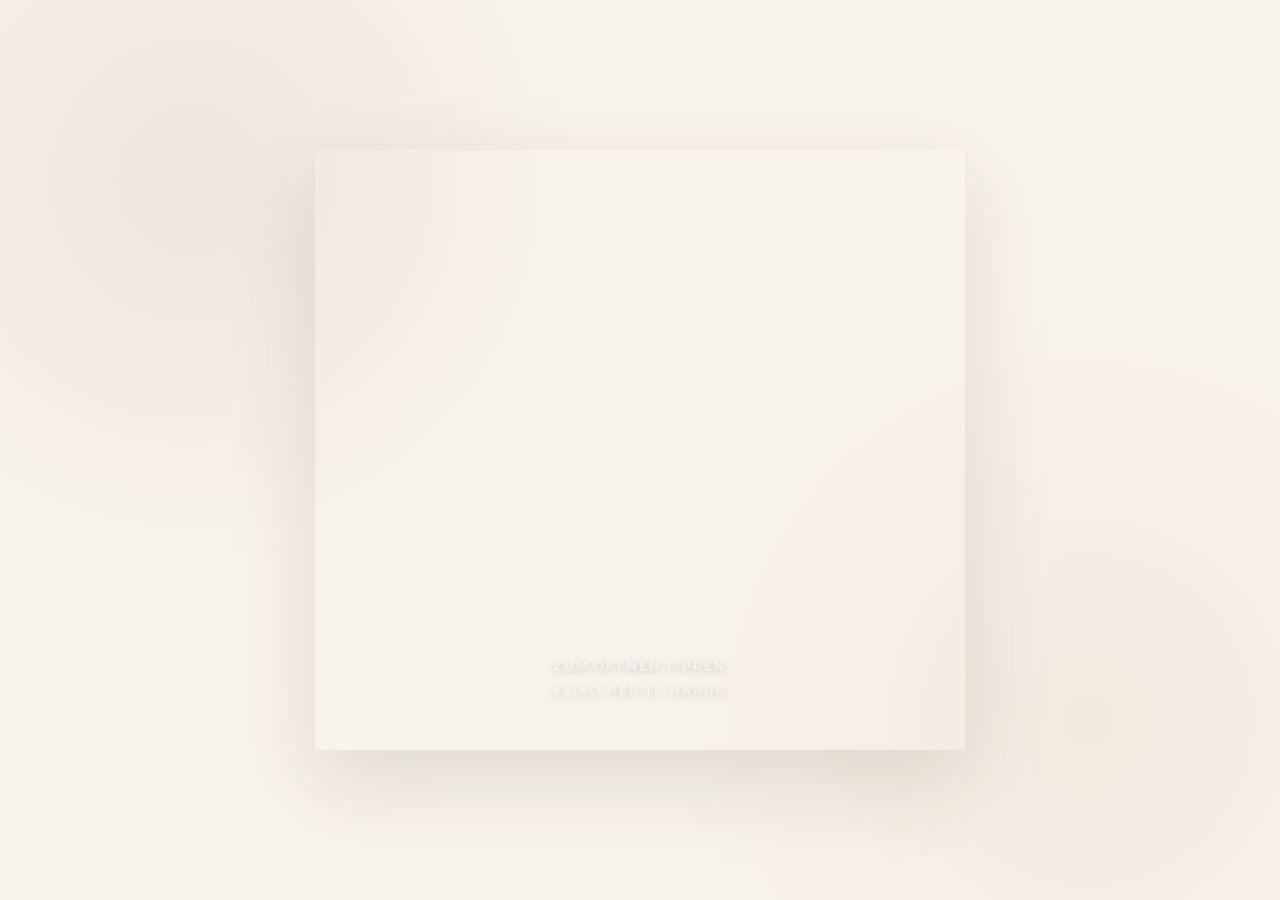
==== index.html @ db7ddabb "Add files via upload" ====
<!DOCTYPE html>
<html lang="de">

<head>

    <meta charset="UTF-8">

    <meta
        name="viewport"
        content="width=device-width, initial-scale=1.0"
    >

    <title>Erijanas Abschiedsfeier</title>


    <!-- GOOGLE FONTS -->

    <link
        rel="preconnect"
        href="https://fonts.googleapis.com"
    >

    <link
        rel="preconnect"
        href="https://fonts.gstatic.com"
        crossorigin
    >

    <link
        href="https://fonts.googleapis.com/css2?family=Allura&family=Cormorant+Garamond:wght@400;500;600;700&family=Montserrat:wght@400;500;600&display=swap"
        rel="stylesheet"
    >


    <!-- WEBSITE CSS -->

    <link
        rel="stylesheet"
        href="style.css"
    >

</head>


<body>


<!-- =====================================================
     1. ERSTE SEITE – VIDEO-EINLADUNG
     ===================================================== -->

<section
    id="invitation"
    class="invitation-screen"
>

    <div
        id="invitationCard"
        class="invitation-card video-invitation"
        role="button"
        tabindex="0"
        aria-label="Einladung öffnen"
    >

        <video
            id="invitationVideo"
            preload="auto"
            playsinline
            muted
        >

            <source
                src="video/0_Einladungskarte.mp4"
                type="video/mp4"
            >

        </video>


        <!-- Text über dem ersten Bild -->

        <div
            class="video-opening"
            id="videoOpening"
        >

            <p>
                Zum Öffnen tippen
            </p>

            <p>
                Kliko për të hapur
            </p>

        </div>

    </div>

</section>

    <!-- =====================================================
         2. SPRACHAUSWAHL
         ===================================================== -->

    <section
        id="languageScreen"
        class="invitation-screen"
        style="display: none;"
    >

        <div class="invitation-card language-card">

            <p class="small-label">
                Erijana
            </p>


            <h1 class="language-title">
                Sprache wählen
            </h1>


            <p class="subtitle">
                Bitte wähle deine Sprache
            </p>


            <div class="language-buttons">

                <button
                    type="button"
                    class="language-button"
                    data-lang="sq"
                >
                    Shqip
                </button>


                <button
                    type="button"
                    class="language-button"
                    data-lang="de"
                >
                    Deutsch
                </button>

            </div>

        </div>

    </section>



    <!-- =====================================================
         3. HAUPTWEBSITE
         ===================================================== -->

    <section
        id="website"
        style="display: none;"
    >


        <!-- =================================================
             3.1 NAVIGATION
             ================================================= -->

        <nav class="site-navigation">

            <a href="#invitationSection">
                <span class="language-de">
                    Einladung
                </span>

                <span class="language-sq">
                    Ftesa
                </span>
            </a>


            <a href="#home">
                <span class="language-de">
                    Startseite
                </span>

                <span class="language-sq">
                    Faqja kryesore
                </span>
            </a>


            <a href="#location">
                <span class="language-de">
                    Location
                </span>

                <span class="language-sq">
                    Lokacioni
                </span>
            </a>


            <a href="#schedule">
                <span class="language-de">
                    Ablauf
                </span>

                <span class="language-sq">
                    Programi
                </span>
            </a>


            <a href="#dresscode">
                <span class="language-de">
                    Dresscode
                </span>

                <span class="language-sq">
                    Veshja
                </span>
            </a>


            <a href="#rsvp">
                <span class="language-de">
                    Zusage
                </span>

                <span class="language-sq">
                    Konfirmimi
                </span>
            </a>


            <a href="#guests">
                <span class="language-de">
                    Gäste
                </span>

                <span class="language-sq">
                    Të ftuarit
                </span>
            </a>

        </nav>



        <!-- =================================================
             3.2 EINLADUNG + STARTSEITE + LOCATION
             ================================================= -->

        <div class="visual-intro">


            <!-- =============================================
                 EINLADUNG
                 ============================================= -->

            <section
                id="invitationSection"
                class="onepage-section paper-section"
            >

            </section>



            <!-- =============================================
                 STARTSEITE
                 ============================================= -->

            <section
                id="home"
                class="onepage-section home-section"
            >

                <div class="section-content">


                    <!-- COUNTDOWN -->

                    <div class="countdown">

                        <div class="language-de">

                            <p class="small-label">
                                Noch
                            </p>

                        </div>


                        <div class="language-sq">

                            <p class="small-label">
                                Kanë mbetur
                            </p>

                        </div>


                        <div class="countdown-display">

                            <div>

                                <span id="countdownDays">
                                    000
                                </span>

                                <small class="language-de">
                                    Tage
                                </small>

                                <small class="language-sq">
                                    Ditë
                                </small>

                            </div>


                            <div>

                                <span id="countdownHours">
                                    00
                                </span>

                                <small class="language-de">
                                    Stunden
                                </small>

                                <small class="language-sq">
                                    Orë
                                </small>

                            </div>


                            <div>

                                <span id="countdownMinutes">
                                    00
                                </span>

                                <small class="language-de">
                                    Minuten
                                </small>

                                <small class="language-sq">
                                    Minuta
                                </small>

                            </div>


                            <div>

                                <span id="countdownSeconds">
                                    00
                                </span>

                                <small class="language-de">
                                    Sekunden
                                </small>

                                <small class="language-sq">
                                    Sekonda
                                </small>

                            </div>

                        </div>

                    </div>



                    <!-- STARTSEITEN-TEXT -->

                    <div class="home-text">


                        <!-- DEUTSCH -->

                        <div class="language-de">

                            <p class="small-label">
                                Wir freuen uns auf euch
                            </p>

                            <h2>
                                Ein besonderer Abend
                            </h2>

                            <p>
                                Bald ist es soweit.
                                Wir möchten diesen besonderen
                                Moment gemeinsam mit euch feiern.
                            </p>

                        </div>



                        <!-- ALBANISCH -->

                        <div class="language-sq">

                            <p class="small-label">
                                Mezi po ju presim
                            </p>

                            <h2>
                                Një mbrëmje e veçantë
                            </h2>

                            <p>
                                Së shpejti do të vijë momenti.
                                Dëshirojmë ta festojmë këtë
                                moment të veçantë së bashku me ju.
                            </p>

                        </div>

                    </div>

                </div>

            </section>



            <!-- =============================================
                 LOCATION
                 ============================================= -->

            <section
                id="location"
                class="onepage-section location-section"
            >

                <div class="section-content">


                    <p class="small-label language-de">
                        Wo wir feiern
                    </p>

                    <p class="small-label language-sq">
                        Ku do të festojmë
                    </p>


                    <h2 class="language-de">
                        Apolonia Restaurant
                    </h2>

                    <h2 class="language-sq">
                        Restorant Apolonia
                    </h2>


                    <p class="location-address language-de">
                        Vlado Maleski Tale 4 MK<br>
                        6330 Struga<br>
                        Nordmazedonien
                    </p>


                    <p class="location-address language-sq">
                        Vlado Maleski Tale 4 MK<br>
                        6330 Strugë<br>
                        Maqedonia e Veriut
                    </p>


                    <div class="location-image">

                        <img
                            src="images/2_Location_Map.jpg"
                            alt="Apolonia Restaurant in Struga"
                        >


                        <div class="location-image-overlay">

                            <span>
                                ❤️
                            </span>

                            <p class="language-de">
                                Apolonia Restaurant
                            </p>

                            <p class="language-sq">
                                Restorant Apolonia
                            </p>

                        </div>

                    </div>


                    <a
                        class="open-button inline-button language-de"
                        href="https://www.google.com/maps/place/Restaurant+Apolonia/@41.1720335,20.6629248,17z/data=!4m10!1m2!2m1!1sVlado+Maleski+Tale+4+MK,+Struga+6330,+North+Macedonia!3m6!1s0x1350e73ea3f24137:0x9358527b7157731e!8m2!3d41.1720335!4d20.6674309!15sCjVWbGFkbyBNYWxlc2tpIFRhbGUgNCBNSywgU3RydWdhIDYzMzAsIE5vcnRoIE1hY2Vkb25pYVo1IjN2bGFkbyBtYWxlc2tpIHRhbGUgNCBtayBzdHJ1Z2EgNjMzMCBub3J0aCBtYWNlZG9uaWGSAQpyZXN0YXVyYW504AEA!16s%2Fg%2F11hzy8f67c?entry=ttu&g_ep=EgoyMDI2MDgxMi4wIKXMDSoASAFQAw%3D%3D"
                        target="_blank"
                        rel="noopener noreferrer"
                    >
                        Route planen
                    </a>


                    <a
                        class="open-button inline-button language-sq"
                        href="https://www.google.com/maps/place/Restaurant+Apolonia/@41.1720335,20.6629248,17z/data=!4m10!1m2!2m1!1sVlado+Maleski+Tale+4+MK,+Struga+6330,+North+Macedonia!3m6!1s0x1350e73ea3f24137:0x9358527b7157731e!8m2!3d41.1720335!4d20.6674309!15sCjVWbGFkbyBNYWxlc2tpIFRhbGUgNCBNSywgU3RydWdhIDYzMzAsIE5vcnRoIE1hY2Vkb25pYVo1IjN2bGFkbyBtYWxlc2tpIHRhbGUgNCBtayBzdHJ1Z2EgNjMzMCBub3J0aCBtYWNlZG9uaWGSAQpyZXN0YXVyYW504AEA!16s%2Fg%2F11hzy8f67c?entry=ttu&g_ep=EgoyMDI2MDgxMi4wIKXMDSoASAFQAw%3D%3D"
                        target="_blank"
                        rel="noopener noreferrer"
                    >
                        Planifikoni rrugën
                    </a>


                    <p class="parking-note language-de">
                        Parkmöglichkeiten sind direkt
                        bei der Location vorhanden.
                    </p>


                    <p class="parking-note language-sq">
                        Mundësi parkimi ka direkt
                        pranë lokacionit.
                    </p>

                </div>

            </section>

        </div>



        <!-- =================================================
             3.3 ABLAUF
             ================================================= -->

        <section
            id="schedule"
            class="onepage-section schedule-section"
        >

            <div class="section-content">

                <p class="small-label language-de">
                    Der Abend
                </p>

                <p class="small-label language-sq">
                    Mbrëmja
                </p>


                <h2 class="language-de">
                    Unser Ablauf
                </h2>

                <h2 class="language-sq">
                    Programi ynë
                </h2>


                <div class="timeline">


    <!-- 18:00 -->

    <div class="timeline-item">

        <div class="timeline-time">
            18:00
        </div>

        <div class="timeline-marker"></div>

        <div class="timeline-content">

            <h3 class="language-de">
                Empfang der Gäste
            </h3>

            <h3 class="language-sq">
                Pritja e Mysafirëve
            </h3>

        </div>

    </div>


    <!-- 18:30 -->

    <div class="timeline-item">

        <div class="timeline-time">
            18:30
        </div>

        <div class="timeline-marker"></div>

        <div class="timeline-content">

            <h3 class="language-de">
                Empfang der Familie des Bräutigams
            </h3>

            <h3 class="language-sq">
                Mikpritja e Familjes së Dhëndrit
            </h3>

        </div>

    </div>


    <!-- 19:00 -->

    <div class="timeline-item">

        <div class="timeline-time">
            19:00
        </div>

        <div class="timeline-marker"></div>

        <div class="timeline-content">

            <h3 class="language-de">
                Grosser Einzug der Braut & Präsentation der Kleider
            </h3>

            <h3 class="language-sq">
                Hyrja Madhështore e Nuses & Prezantimi i Fustaneve
            </h3>

        </div>

    </div>


    <!-- 20:00 -->

    <div class="timeline-item">

        <div class="timeline-time">
            20:00
        </div>

        <div class="timeline-marker"></div>

        <div class="timeline-content">

            <h3 class="language-de">
                Musik, Tanz & festliche Stimmung
            </h3>

            <h3 class="language-sq">
                Këngë, Valle dhe Atmosferë Festive
            </h3>

        </div>

    </div>


    <!-- 21:00 -->

    <div class="timeline-item">

        <div class="timeline-time">
            21:00
        </div>

        <div class="timeline-marker"></div>

        <div class="timeline-content">

            <h3 class="language-de">
                Abendessen
            </h3>

            <h3 class="language-sq">
                Shtrimi i Darkës
            </h3>

        </div>

    </div>


    <!-- 22:00 -->

    <div class="timeline-item">

        <div class="timeline-time">
            22:00
        </div>

        <div class="timeline-marker"></div>

        <div class="timeline-content">

            <h3 class="language-de">
                Fortsetzung der Feier
            </h3>

            <h3 class="language-sq">
                Vazhdimi i Festës
            </h3>

        </div>

    </div>


</div>

        </section>



        <!-- =================================================
             3.4 DRESSCODE
             ================================================= -->

        <section
            id="dresscode"
            class="onepage-section dresscode-section"
        >

            <div class="section-content">

                <p class="small-label language-de">
                    Kleidung
                </p>

                <p class="small-label language-sq">
                    Veshja
                </p>


                <h2 class="language-de">
                    Dresscode
                </h2>

                <h2 class="language-sq">
                    Kodi i veshjes
                </h2>


                <p class="dresscode-main language-de">
                    Festliche Kleidung
                </p>

                <p class="dresscode-main language-sq">
                    Veshje festive
                </p>


                <p class="language-de">
		   Wir freuen uns, wenn ihr euch für diesen besonderen Anlass 			   elegant und festlich kleidet. Wichtig ist uns, dass ihr euch 		   wohlfühlt und gemeinsam mit uns einen unvergesslichen Abend 			   verbringt.                    
                </p>

                <p class="language-sq">
		   Do të na bëhej shumë qejfi nëse për këtë rast të veçantë do të 		   visheshit në mënyrë elegante dhe festive. Më e rëndësishmja 			   për ne është që të ndiheni rehat dhe të kaloni së bashku me ne 		   një mbrëmje të paharrueshme. `                    
                </p>

            </div>

        </section>



        <!-- =================================================
             3.5 RSVP
             ================================================= -->

        <section
            id="rsvp"
            class="onepage-section rsvp-section"
        >

            <div class="section-content">

                <p class="small-label language-de">
                    Ich freue mich auf euch
                </p>

                <p class="small-label language-sq">
                    Mezi po ju pres
                </p>


                <h2 class="language-de">
                    Bist du dabei?
                </h2>

                <h2 class="language-sq">
                    A do të jesh me ne?
                </h2>


                <p class="language-de">
                    Bitte gebt uns bis zum
                    <strong>01.05.2027</strong>
                    über WhatsApp Bescheid, ob ihr teilnehmen werdet.
                </p>

                <p class="language-sq">
                    Ju lutem na njoftoni deri më
                    <strong>01.05.2027</strong>
                    përmes WhatsApp-it për pjesëmarrjen tuaj.
                </p>


                <a
                    class="open-button inline-button language-de"
                    href="https://wa.me/"
                    target="_blank"
                    rel="noopener noreferrer"
                >
                    Über WhatsApp zusagen
                </a>


                <a
                    class="open-button inline-button language-sq"
                    href="https://wa.me/"
                    target="_blank"
                    rel="noopener noreferrer"
                >
                    Konfirmo përmes WhatsApp
                </a>

            </div>

        </section>



        <!-- =================================================
             3.6 GÄSTE-INFORMATIONEN
             ================================================= -->

        <section
            id="guests"
            class="onepage-section guests-section"
        >

            <div class="section-content">

<div class="guests-image">
    <img
        src="images/3_Gäste_Siegel.jpg"
        alt="Willkommen in Nordmazedonien"
    >
</div>

                <!-- EINLEITUNG -->

                <p class="small-label language-de">
                    Willkommen in Nordmazedonien
                </p>

                <p class="small-label language-sq">
                    Mirë se vini në Maqedoninë e Veriut
                </p>


                <h2 class="language-de">
                    Für unsere Gäste
                </h2>

                <h2 class="language-sq">
                    Për mysafirët tanë
                </h2>


                <p class="language-de">
                    Zum ersten Mal in Nordmazedonien?
                </p>

                <p class="language-sq">
                    Për herë të parë në Maqedoninë e Veriut?
                </p>


                <p class="language-de">
                    Hier findet ihr praktische Informationen
                    rund um eure Reise nach Struga.
                </p>

                <p class="language-sq">
                    Këtu do të gjeni informacione praktike
                    për udhëtimin tuaj në Strugë.
                </p>



                <!-- DIE DREI BEREICHE -->

                <div class="guest-grid">


                    <!-- ANREISE – DEUTSCH -->

                    <a
                        href="anreise.html?lang=de"
                        class="guest-card language-de"
                    >


                        <h3>
                            Anreise & Mobilität
                        </h3>


                        <p class="guest-more">
                            Für weitere Informationen
                            <span>→</span>
                        </p>

                    </a>



                    <!-- ANREISE – ALBANISCH -->

                    <a
                        href="anreise.html?lang=sq"
                        class="guest-card language-sq"
                    >


                        <h3>
                            Udhëtimi & Mobiliteti
                        </h3>


                        <p class="guest-more">
                            Për më shumë informacion
                            <span>→</span>
                        </p>

                    </a>



                    <!-- AUFENTHALT – DEUTSCH -->

                    <a
                        href="aufenthalt.html?lang=de"
                        class="guest-card language-de"
                    >


                        <h3>
                            Aufenthalt
                        </h3>


                        <p class="guest-more">
                            Für weitere Informationen
                            <span>→</span>
                        </p>

                    </a>



                    <!-- AUFENTHALT – ALBANISCH -->

                    <a
                        href="aufenthalt.html?lang=sq"
                        class="guest-card language-sq"
                    >


                        <h3>
                            Qëndrimi
                        </h3>


                        <p class="guest-more">
                            Për më shumë informacion
                            <span>→</span>
                        </p>

                    </a>



                    <!-- AUSFLUGSTIPPS – DEUTSCH -->

                    <a
                        href="ausflugstipps.html?lang=de"
                        class="guest-card language-de"
                    >


                        <h3>
                            Ausflugstipps
                        </h3>


                        <p class="guest-more">
                            Für weitere Informationen
                            <span>→</span>
                        </p>

                    </a>



                    <!-- AUSFLUGSTIPPS – ALBANISCH -->

                    <a
                        href="ausflugstipps.html?lang=sq"
                        class="guest-card language-sq"
                    >


                        <h3>
                            Këshilla për ekskursione
                        </h3>


                        <p class="guest-more">
                            Për më shumë informacion
                            <span>→</span>
                        </p>

                    </a>


                </div>


            </div>

        </section>



        <!-- =================================================
             3.7 ABSCHIED
             ================================================= -->

        <section
            id="farewell"
            class="onepage-section farewell-section"
        >

            <div class="section-content">


                <!-- DEUTSCH -->

                <h2 class="farewell-main language-de">
                    WIR FREUEN UNS AUF EUCH.
                </h2>


                <p class="farewell-heart language-de">
                    Von Herzen
                </p>


                <p class="farewell-family language-de">
                    Familie Jashari
                </p>



                <!-- ALBANISCH -->

                <h2 class="farewell-main language-sq">
                    MEZI PRESIM PRANINË TUAJ.
                </h2>


                <p class="farewell-heart language-sq">
                    Nga zemra
                </p>


                <p class="farewell-family language-sq">
                    Familja Jashari
                </p>


            </div>

        </section>


    </section>



    <!-- =====================================================
         4. JAVASCRIPT
         ===================================================== -->

<script>

    document.addEventListener("DOMContentLoaded", function () {

        /*
         * =====================================================
         * START / ZURÜCK VON UNTERSEITEN
         * =====================================================
         *
         * Normal:
         * index.html
         * → Einladung
         * → Sprache
         * → Hauptwebsite
         *
         * Zurück von Anreise / Aufenthalt / Ausflugstipps:
         * index.html#guests
         * → direkt zur Gäste-Sektion
         *
         * =====================================================
         */


        const invitation =
            document.getElementById("invitation");

        const languageScreen =
            document.getElementById("languageScreen");

        const website =
            document.getElementById("website");


        /*
         * Prüfen, ob wir mit einem bestimmten Bereich
         * zurück auf die Hauptseite gekommen sind.
         */

        const returnHash =
            window.location.hash;


        /*
         * =====================================================
         * ZURÜCK ZU GÄSTE
         * =====================================================
         */

        if (returnHash === "#guests") {

            /*
             * Einladung verstecken
             */

            if (invitation) {
                invitation.style.display = "none";
            }


            /*
             * Sprachwahl verstecken
             */

            if (languageScreen) {
                languageScreen.style.display = "none";
            }


            /*
             * Hauptwebsite anzeigen
             */

            if (website) {
                website.style.display = "";
            }


            /*
             * Kurz warten, damit der Browser zuerst
             * die Hauptwebsite vollständig darstellen kann.
             */

            requestAnimationFrame(function () {

                const guests =
                    document.getElementById("guests");


                if (guests) {

                    guests.scrollIntoView({
                        behavior: "auto",
                        block: "start"
                    });

                }

            });


            /*
             * WICHTIG:
             *
             * Den Hash NICHT entfernen!
             *
             * #guests wird bewusst in der URL behalten.
             */

            return;
        }


        /*
         * =====================================================
         * NORMALER START DER WEBSITE
         * =====================================================
         *
         * Wenn kein #guests vorhanden ist,
         * startet die Website wie bisher ganz vorne.
         */

        window.scrollTo(0, 0);


        if (invitation) {
            invitation.style.display = "";
        }


        if (languageScreen) {
            languageScreen.style.display = "none";
        }


        if (website) {
            website.style.display = "none";
        }

    });

</script>


    <script src="script.js"></script>


</body>

</html>
---- style.css ----
/* =====================================================
   ERIJANAS ABSCHIEDSFEIER
   ===================================================== */


/* =====================================================
   1. FARBEN
   ===================================================== */

:root {
    --cream: #f8f3eb;
    --cream-dark: #eee4d6;
    --paper: #fffdf9;
    --beige: #d8c6b0;
    --beige-light: #eadfd1;
    --taupe: #9a8671;
    --brown: #655346;
    --dark: #40362e;
    --line: #e2d6c8;

    /* Timeline-Punkt */
    --timeline-dot: #5E6E88;
}


/* =====================================================
   2. GRUNDLAGEN
   ===================================================== */

* {
    box-sizing: border-box;
}

html {
    scroll-behavior: smooth;
}

body {
    margin: 0;

    background:
        var(--cream);

    color:
        var(--dark);

    font-family:
        "Montserrat",
        Arial,
        sans-serif;

    line-height:
        1.7;
}

button,
a {
    font: inherit;
}


/* =====================================================
   3. SCHRIFTEN
   ===================================================== */

h1,
h2,
h3 {
    font-family:
        "Cormorant Garamond",
        Georgia,
        serif;

    font-weight:
        600;
}

h1 {
    font-size:
        clamp(65px, 14vw, 110px);

    margin:
        10px 0;
}

h2 {
    font-size:
        clamp(48px, 8vw, 76px);

    line-height:
        1.05;

    margin:
        15px 0 30px;
}

h3 {
    font-size:
        28px;

    margin:
        8px 0;
}

p {
    max-width:
        650px;

    margin-left:
        auto;

    margin-right:
        auto;
}


/* =====================================================
   4. KLEINE BESCHRIFTUNGEN
   ===================================================== */

.small-label {
    text-transform:
        uppercase;

    letter-spacing:
        .25em;

    font-size:
        11px;

    color:
        var(--taupe);
}


/* =====================================================
   5. ERSTE EINLADUNGSSEITE
   ===================================================== */

.invitation-screen {
    min-height:
        100vh;

    display:
        grid;

    place-items:
        center;

    padding:
        25px;

    background:
        radial-gradient(
            circle at 15% 20%,
            rgba(154,134,113,.12),
            transparent 30%
        ),

        radial-gradient(
            circle at 85% 80%,
            rgba(216,198,176,.20),
            transparent 32%
        ),

        var(--cream);
}


.invitation-card {
    width:
        min(92vw, 650px);

    min-height:
        600px;

    padding:
        70px 35px;

    background:
        rgba(255,253,249,.97);

    border:
        1px solid var(--line);

    box-shadow:
        0 30px 80px
        rgba(70,55,40,.13);

    position:
        relative;

    display:
        grid;

    place-items:
        center;

    align-content:
        center;

    text-align:
        center;

    cursor:
        pointer;
}



/* =====================================================
   6. TEXT AUF ERSTER SEITE
   ===================================================== */

.invitation-card .small-label {
    margin:
        0;
}


.invitation-opening {
    position:
        absolute;

    bottom:
        100px;

    left:
        0;

    right:
        0;

    color:
        var(--brown);
}


.invitation-opening p {
    font-size:
        12px;

    text-transform:
        uppercase;

    letter-spacing:
        .18em;

    margin:
        4px auto;
}


.invitation-albanian {
    opacity:
        .75;
}


/* =====================================================
   7. SIEGEL
   ===================================================== */

.seal {
    position:
        absolute;

    bottom:
        28px;

    width:
        58px;

    height:
        58px;

    border-radius:
        50%;

    display:
        grid;

    place-items:
        center;

    background:
        #b79d80;

    color:
        #fffaf2;

    font-family:
        "Cormorant Garamond",
        Georgia,
        serif;

    font-size:
        25px;
}


/* =====================================================
   8. BUTTONS
   ===================================================== */

.open-button {
    border:
        1px solid var(--taupe);

    background:
        var(--brown);

    color:
        white;

    padding:
        14px 28px;

    border-radius:
        999px;

    cursor:
        pointer;

    text-decoration:
        none;

    display:
        inline-block;

    transition:
        transform .25s ease,
        opacity .25s ease;
}


.open-button:hover {
    transform:
        translateY(-3px);
}


.inline-button {
    margin-top:
        20px;
}


/* =====================================================
   9. SPRACHWAHL
   ===================================================== */

.language-title {
    font-size:
        clamp(45px, 8vw, 65px);
}


.language-card {
    cursor:
        default;
}


.language-buttons {
    display:
        flex;

    justify-content:
        center;

    gap:
        12px;

    flex-wrap:
        wrap;

    margin:
        25px 0;
}


.language-button {
    background:
        var(--paper);

    border:
        1px solid var(--line);

    color:
        var(--dark);

    border-radius:
        999px;

    padding:
        12px 20px;

    cursor:
        pointer;

    transition:
        .2s ease;
}


.language-button:hover {
    transform:
        translateY(-2px);
}


.language-button.selected {
    border-color:
        var(--brown);

    background:
        var(--beige-light);
}


/* =====================================================
   10. HAUPTWEBSITE
   ===================================================== */

#website {
    width:
        100%;

    background:
        url("images/0_Haupthintergrund.jpg")
        center center
        / cover
        fixed
        no-repeat;
}


/* =====================================================
   11. NAVIGATION
   ===================================================== */

.site-navigation {
    position:
        sticky;

    top:
        0;

    z-index:
        100;

    display:
        flex;

    justify-content:
        center;

    align-items:
        center;

    flex-wrap:
        wrap;

    gap:
        20px;

    padding:
        16px 20px;

    background:
        rgba(255,253,249,.92);

    backdrop-filter:
        blur(12px);

    border-bottom:
        1px solid var(--line);
}


.site-navigation a {
    color:
        var(--brown);

    text-decoration:
        none;

    font-size:
        11px;

    text-transform:
        uppercase;

    letter-spacing:
        .12em;
}


/* =====================================================
   12. ALLGEMEINE SEKTIONEN
   ===================================================== */

.onepage-section {
    width:
        100%;

    display:
        flex;

    align-items:
        center;

    justify-content:
        center;

    text-align:
        center;

    padding:
        100px 25px;

    position:
        relative;
}


.section-content {
    width:
        min(100%, 900px);

    margin:
        0 auto;
}


/* =====================================================
   13. EINLADUNG IM HAUPTBEREICH
   ===================================================== */

#invitationSection {
    min-height:
        680px;

    background-position:
        center center;

    background-size:
        cover;

    background-repeat:
        no-repeat;
}


.paper-section {
    min-height:
        100vh;

    background:
        transparent;
}


/* =====================================================
   14. STARTSEITE
   ===================================================== */

#home {
    min-height:
        680px;

    background-image:
        url("images/2_Startseite.jpg");

    background-position:
        center center;

    background-size:
        cover;

    background-repeat:
        no-repeat;
}


/* =====================================================
   15. STARTSEITENTEXT
   ===================================================== */

.home-text {
    max-width:
        650px;

    margin:
        0 auto;
}


.home-text h2 {
    margin-bottom:
        25px;
}

/* =====================================================
   VIDEO-EINLADUNG
   ===================================================== */

.video-invitation {
    width: min(92vw, 650px);

    height: 600px;

    padding: 0;

    overflow: hidden;

    position: relative;

    cursor: pointer;

    background: transparent;

    display: block;

    border: none;
}


.video-invitation video {
    width: 100%;

    height: 100%;

    display: block;

    object-fit: cover;

    object-position: center center;

    border: none;

    outline: none;
}


.video-opening {
    position: absolute;

    left: 0;
    right: 0;

    bottom: 45px;

    text-align: center;

    color: white;

    text-shadow:
        0 2px 8px
        rgba(0,0,0,.45);

    pointer-events: none;

    transition:
        opacity .3s ease;
}


.video-opening p {
    margin: 4px auto;

    font-size: 12px;

    text-transform: uppercase;

    letter-spacing: .18em;
}


.video-opening p:last-child {
    opacity: .75;
}


/* Während das Video läuft,
   verschwindet der Öffnen-Text */

.video-invitation.playing .video-opening {
    opacity: 0;
}

/* =====================================================
   16. COUNTDOWN
   ===================================================== */

.countdown {
    margin-bottom:
        80px;
}


.countdown-display {
    display:
        flex;

    justify-content:
        center;

    align-items:
        flex-start;

    gap:
        6px;

    width:
        100%;

    margin:
        35px auto 0;
}


/* =====================================================
   ZAHLEN-BLOCK
   ===================================================== */

.countdown-display > div {
    display:
        flex;

    flex-direction:
        column;

    align-items:
        center;

    justify-content:
        flex-start;

    padding:
        0;
}


/* =====================================================
   ZAHL IM KÄSTCHEN
   ===================================================== */

.countdown-display span {
    font-family:
        "Cormorant Garamond",
        Georgia,
        serif;

    font-size:
        clamp(38px, 5vw, 58px);

    line-height:
        1;

    padding:
        11px 18px;

    border:
        1px solid var(--line);

    border-radius:
        8px;

    background:
        rgba(255,253,249,.65);
}


/* =====================================================
   COUNTDOWN BESCHRIFTUNG
   ===================================================== */

.countdown-display small {
    margin-top:
        10px;

    font-size:
        10px;

    text-transform:
        uppercase;

    letter-spacing:
        .15em;

    color:
        var(--taupe);
}


/* =====================================================
   17. LOCATION
   ===================================================== */

#location {
    min-height:
        680px;
}


.location-section {
    background:
        transparent;
}


.location-address {
    font-family:
        "Cormorant Garamond",
        Georgia,
        serif;

    font-size:
        24px;
}


/* =====================================================
   18. LOCATION-BILD
   ===================================================== */

.location-image {
    position:
        relative;

    width:
        100%;

    max-width:
        850px;

    height:
        450px;

    margin:
        40px auto 25px;

    overflow:
        hidden;

    border:
        1px solid var(--line);

    background:
        #e8e5df;

    box-shadow:
        0 20px 50px
        rgba(70,55,40,.10);
}


.location-image img {
    width:
        100%;

    height:
        100%;

    display:
        block;

    object-fit:
        cover;

    transition:
        transform .5s ease;
}


.location-image:hover img {
    transform:
        scale(1.02);
}


/* =====================================================
   19. LOCATION OVERLAY
   ===================================================== */

.location-image-overlay {
    position:
        absolute !important;

    left:
        auto !important;

    right:
        20px !important;

    top:
        auto !important;

    bottom:
        20px !important;

    width:
        max-content !important;

    max-width:
        none !important;

    display:
        flex !important;

    align-items:
        center;

    justify-content:
        flex-start;

    gap:
        10px;

    padding:
        10px 16px;

    background:
        rgba(255,253,249,.94);

    border:
        1px solid var(--line);

    box-shadow:
        0 8px 25px
        rgba(70,55,40,.15);
}


.location-image-overlay span {
    font-size:
        20px;

    flex-shrink:
        0;
}


.location-image-overlay p {
    width:
        auto !important;

    max-width:
        none !important;

    margin:
        0 !important;

    text-align:
        left;

    font-size:
        11px;

    text-transform:
        uppercase;

    letter-spacing:
        .12em;

    color:
        var(--brown);

    white-space:
        nowrap;
}


/* =====================================================
   20. PARKPLATZ
   ===================================================== */

.parking-note {
    font-size:
        13px;

    color:
        var(--taupe);

    margin-top:
        25px;
}


/* =====================================================
   21. ABLAUF
   ===================================================== */

.schedule-section {
    background:
        transparent;
}


.timeline {
    width:
        min(100%, 850px);

    margin:
        55px auto 0;

    text-align:
        left;

    position:
        relative;
}


/* =====================================================
   EINZELNER PROGRAMMPUNKT
   ===================================================== */

.timeline-item {
    display:
        grid;

    grid-template-columns:
        130px 40px 1fr;

    gap:
        0;

    position:
        relative;

    min-height:
        150px;
}


/* =====================================================
   VERTIKALE LINIE
   ===================================================== */

.timeline-item::before {
    content:
        "";

    position:
        absolute;

    left:
        150px;

    top:
        0;

    bottom:
        0;

    width:
        1px;

    background:
        var(--beige);
}


.timeline-item:last-child::before {
    bottom:
        75px;
}


/* =====================================================
   UHRZEIT
   ===================================================== */

.timeline-time {
    grid-column:
        1;

    font-family:
        "Cormorant Garamond",
        Georgia,
        serif;

    font-size:
        25px;

    color:
        var(--taupe);

    text-align:
        right;

    padding-right:
        25px;

    line-height:
        1.2;
}


/* =====================================================
   PUNKT AUF DER LINIE
   ===================================================== */

.timeline-marker {
    grid-column:
        2;

    width:
        7px;

    height:
        7px;

    border-radius:
        50%;

    background:
        var(--timeline-dot);

    border:
        none;

    position:
        relative;

    z-index:
        2;

    margin-top:
        5px;

    justify-self:
        center;
}


/* =====================================================
   PROGRAMM-INHALT
   ===================================================== */

.timeline-content {
    grid-column:
        3;

    padding-left:
        25px;

    padding-bottom:
        55px;
}


.timeline-content h3 {
    margin:
        0;

    font-size:
        30px;

    line-height:
        1.1;
}


/* =====================================================
   22. DRESSCODE
   ===================================================== */

.dresscode-section {
    background:
        transparent;
}


.dresscode-main {
    font-family:
        "Cormorant Garamond",
        Georgia,
        serif;

    font-size:
        38px;

    line-height:
        1.25;
}


/* =====================================================
   23. RSVP
   ===================================================== */

.rsvp-section {
    min-height:
        80vh;

    background:
        transparent;
}


.rsvp-section h2 {
    font-size:
        clamp(55px, 10vw, 90px);
}


/* =====================================================
   24. GÄSTE
   ===================================================== */

.guests-section {
    background:
        transparent;

    text-align:
        center;
}

/* =====================================================
   GÄSTE – EINLEITUNGSBILD
   ===================================================== */

.guests-image {
    width: 300px;
    max-width: 55vw;

    margin: 0 auto 30px;

    overflow: hidden;

    /* weiche Kanten */
    -webkit-mask-image: radial-gradient(
        ellipse at center,
        black 55%,
        transparent 100%
    );

    mask-image: radial-gradient(
        ellipse at center,
        black 55%,
        transparent 100%
    );
}

.guests-image img {
    width: 100%;
    height: auto;

    display: block;
}

/* =====================================================
   GÄSTE-GRID
   ===================================================== */

.guest-grid {
    width:
        min(100%, 1000px);

    margin:
        60px auto 0;

    display:
        grid;

    grid-template-columns:
        repeat(3, 1fr);

    gap:
        25px;
}


/* =====================================================
   GÄSTE-KARTE
   ===================================================== */

.guest-card {
    position:
        relative;

    min-height:
        220px;

    padding:
        45px 30px;

    border:
        1px solid var(--line);

    background:
        rgba(255,253,249,.72);

    color:
        var(--dark);

    text-decoration:
        none;

    cursor:
        pointer;

    display:
        flex;

    flex-direction:
        column;

    align-items:
        center;

    justify-content:
        flex-start;

    text-align:
        center;

    transition:
        transform .3s ease,
        background .3s ease,
        box-shadow .3s ease;
}


.guest-card:hover {
    transform:
        translateY(-6px);

    background:
        rgba(255,253,249,.92);

    box-shadow:
        0 20px 45px
        rgba(70,55,40,.12);
}


/* =====================================================
   GÄSTE-ICON
   ===================================================== */

.guest-icon {
    width:
        58px;

    height:
        58px;

    display:
        flex;

    align-items:
        center;

    justify-content:
        center;

    margin-bottom:
        25px;

    border:
        1px solid var(--brown);

    border-radius:
        50%;

    font-family:
        "Cormorant Garamond",
        Georgia,
        serif;

    font-size:
        28px;

    font-weight:
        400;

    color:
        var(--dark);
}


/* =====================================================
   GÄSTE-TITEL
   ===================================================== */

.guest-card h3 {
    margin:
        0;

    font-family:
        "Cormorant Garamond",
        Georgia,
        serif;

    font-size:
        clamp(25px, 3vw, 34px);

    font-weight:
        600;

    line-height:
        1.15;

    color:
        var(--dark);
}


/* =====================================================
   WEITERE INFORMATIONEN
   ===================================================== */

.guest-more {
    margin:
        18px 0 0;

    max-width:
        none;

    font-family:
        "Montserrat",
        Arial,
        sans-serif;

    font-size:
        10px;

    font-weight:
        500;

    text-transform:
        uppercase;

    letter-spacing:
        .15em;

    color:
        var(--taupe);
}


.guest-more span {
    display:
        inline-block;

    margin-left:
        8px;

    font-size:
        15px;

    transition:
        transform .25s ease;
}


.guest-card:hover .guest-more span {
    transform:
        translateX(5px);
}


/* =====================================================
   25. ABSCHIED
   ===================================================== */

.farewell-section {
    min-height:
        70vh;

    background:
        transparent;

    text-align:
        center;
}


.farewell-heart {
    font-family:
        "Allura",
        cursive;

    font-size:
        clamp(34px, 4vw, 46px);

    font-weight:
        400;

    color:
        var(--taupe);

    margin:
        0 auto 5px;

    text-transform:
        none;

    letter-spacing:
        normal;
}


.farewell-main {
    font-family:
        "Cormorant Garamond",
        Georgia,
        serif;

    font-size:
        clamp(32px, 5vw, 55px);

    font-weight:
        600;

    line-height:
        1.1;

    margin:
        0 auto 12px;

    text-transform:
        uppercase;

    letter-spacing:
        .04em;
}


.farewell-family {
    font-family:
        "Cormorant Garamond",
        Georgia,
        serif;

    font-size:
        clamp(28px, 3vw, 38px);

    font-weight:
        500;

    margin:
        0 auto;

    color:
        var(--dark);
}


/* =====================================================
   26. SPRACHVERSIONEN
   ===================================================== */

.language-de {
    display:
        initial;
}


.language-sq {
    display:
        none;
}


/* =====================================================
   27. MOBILE
   ===================================================== */

@media (max-width: 700px) {

    /* -------------------------------------------------
       NAVIGATION
       ------------------------------------------------- */

    .site-navigation {
        justify-content: flex-start;

        overflow-x: auto;
        overflow-y: hidden;

        flex-wrap: nowrap;

        gap: 18px;

        padding: 13px 18px;

        -webkit-overflow-scrolling: touch;

        scrollbar-width: none;
    }

    .site-navigation::-webkit-scrollbar {
        display: none;
    }

    .site-navigation a {
        white-space: nowrap;

        flex-shrink: 0;

        font-size: 10px;

        letter-spacing: .10em;
    }


    /* -------------------------------------------------
       ALLGEMEINE SEKTIONEN
       ------------------------------------------------- */

    .onepage-section {
        min-height: auto;

        padding:
            75px 20px;
    }


    #invitationSection,
    #home,
    #location {
        min-height: 600px;
    }


    /* -------------------------------------------------
       ÜBERSCHRIFTEN
       ------------------------------------------------- */

    h1 {
        font-size:
            clamp(58px, 17vw, 82px);
    }

    h2 {
        font-size:
            clamp(44px, 13vw, 62px);

        margin-bottom: 22px;
    }

    h3 {
        font-size: 27px;
    }

    .small-label {
        font-size: 9px;

        letter-spacing: .20em;
    }

    p {
        font-size: 14px;
    }


    /* -------------------------------------------------
       EINLADUNGSVIDEO
       ------------------------------------------------- */

    #invitationSection {
        padding:
            0;

        min-height:
            100svh;
    }

    .video-invitation {
        width: 100%;

        height: 100svh;

        min-height: 100svh;

        margin: 0;

        padding: 0;

        border: none;

        border-radius: 0;
    }

    .video-invitation video {
        width: 100%;

        height: 100%;

        min-height: 100%;

        object-fit: cover;

        object-position: center center;
    }

    .video-opening {
        bottom: 35px;

        padding:
            0 20px;
    }

    .video-opening p {
        font-size: 9px;

        letter-spacing: .14em;
    }


    /* -------------------------------------------------
       COUNTDOWN
       ------------------------------------------------- */

    .countdown {
        margin-bottom:
            55px;
    }

    .countdown-display {
        display: flex;

        justify-content: center;

        align-items: flex-start;

        gap: 4px;

        width: 100%;

        margin-top: 28px;
    }

    .countdown-display > div {
        min-width: 0;
    }

    .countdown-display span {
        font-size: 30px;

        padding:
            8px 10px;

        border-radius:
            7px;
    }

    .countdown-display small {
        margin-top: 8px;

        font-size: 8px;

        letter-spacing: .10em;
    }


    /* -------------------------------------------------
       LOCATION
       ------------------------------------------------- */

    #location {
        min-height: auto;
    }

    .location-address {
        font-size: 21px;
    }

    .location-image {
        width: 100%;

        height: 320px;

        margin:
            30px auto 20px;
    }

    .location-image-overlay {
        left: 12px !important;

        right: 12px !important;

        bottom: 12px !important;

        width: auto !important;

        max-width: calc(100% - 24px) !important;

        padding:
            8px 11px;
    }

    .location-image-overlay span {
        font-size: 17px;
    }

    .location-image-overlay p {
        font-size: 8px;

        letter-spacing: .08em;

        white-space: normal;

        line-height: 1.4;
    }

    .parking-note {
        font-size: 12px;
    }


    /* -------------------------------------------------
       TIMELINE
       ------------------------------------------------- */

    .timeline {
        width: 100%;

        margin-top:
            40px;
    }

    .timeline-item {
        grid-template-columns:
            62px 26px 1fr;

        min-height:
            135px;
    }

    .timeline-item::before {
        left:
            75px;
    }

    .timeline-item:last-child::before {
        bottom:
            65px;
    }

    .timeline-time {
        font-size:
            19px;

        padding-right:
            10px;

        text-align:
            right;
    }

    .timeline-marker {
        width:
            7px;

        height:
            7px;

        margin-top:
            5px;
    }

    .timeline-content {
        padding-left:
            14px;

        padding-bottom:
            40px;
    }

    .timeline-content h3 {
        font-size:
            25px;
    }


    /* -------------------------------------------------
       DRESSCODE
       ------------------------------------------------- */

    .dresscode-main {
        font-size:
            31px;
    }


    /* -------------------------------------------------
       RSVP
       ------------------------------------------------- */

    .rsvp-section {
        min-height:
            70vh;
    }

    .rsvp-section h2 {
        font-size:
            clamp(52px, 15vw, 75px);
    }


    /* -------------------------------------------------
       GÄSTE-BILD
       ------------------------------------------------- */

    .guests-image {
        width:
            240px;

        max-width:
            70vw;

        margin:
            0 auto 25px;
    }


    /* -------------------------------------------------
       GÄSTE-GRID
       ------------------------------------------------- */

    .guest-grid {
        grid-template-columns:
            1fr;

        gap:
            14px;

        width:
            100%;

        margin-top:
            40px;
    }


    /* -------------------------------------------------
       GÄSTE-KARTEN
       ------------------------------------------------- */

    .guest-card {
        min-height:
            200px;

        padding:
            32px 22px;
    }

    .guest-card:hover {
        transform:
            none;
    }

    .guest-icon {
        width:
            52px;

        height:
            52px;

        margin-bottom:
            18px;

        font-size:
            25px;
    }

    .guest-card h3 {
        font-size:
            29px;
    }

    .guest-more {
        margin-top:
            15px;

        font-size:
            9px;
    }


    /* -------------------------------------------------
       ABSCHIED
       ------------------------------------------------- */

    .farewell-section {
        min-height:
            60vh;

        padding-bottom:
            100px;
    }

    .farewell-heart {
        font-size:
            38px;
    }

    .farewell-main {
        font-size:
            clamp(30px, 9vw, 45px);
    }

    .farewell-family {
        font-size:
            28px;
    }

}


/* =====================================================
   28. SEHR KLEINE BILDSCHIRME
   ===================================================== */

@media (max-width: 400px) {

    .site-navigation {
        gap:
            14px;

        padding-left:
            15px;

        padding-right:
            15px;
    }

    .site-navigation a {
        font-size:
            9px;
    }


    h2 {
        font-size:
            43px;
    }


    /* -------------------------------------------------
       COUNTDOWN
       ------------------------------------------------- */

    .countdown-display {
        gap:
            2px;
    }

    .countdown-display span {
        font-size:
            27px;

        padding:
            7px 8px;
    }

    .countdown-display small {
        font-size:
            7px;
    }


    /* -------------------------------------------------
       LOCATION
       ------------------------------------------------- */

    .location-image {
        height:
            280px;
    }


    /* -------------------------------------------------
       TIMELINE
       ------------------------------------------------- */

    .timeline-item {
        grid-template-columns:
            55px 24px 1fr;
    }

    .timeline-item::before {
        left:
            67px;
    }

    .timeline-time {
        font-size:
            17px;
    }

    .timeline-content {
        padding-left:
            12px;
    }

    .timeline-content h3 {
        font-size:
            23px;
    }


    /* -------------------------------------------------
       GÄSTE
       ------------------------------------------------- */

    .guest-card {
        min-height:
            190px;

        padding:
            28px 18px;
    }

    .guest-card h3 {
        font-size:
            25px;
    }

    .guest-more {
        font-size:
            8px;
    }


    /* -------------------------------------------------
       ABSCHIED
       ------------------------------------------------- */

    .farewell-main {
        font-size:
            28px;
    }

    .farewell-family {
        font-size:
            25px;
    }

}
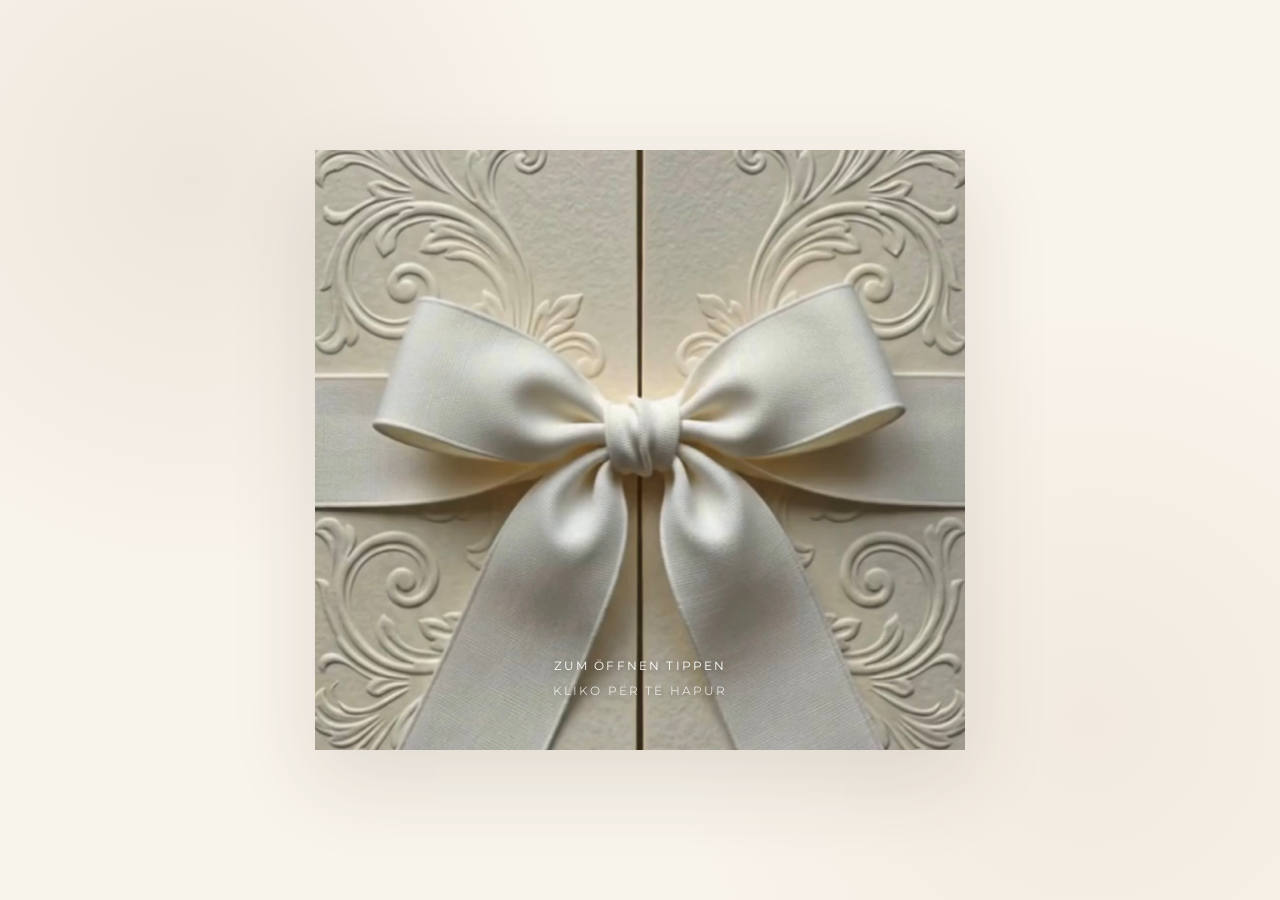
==== commit 16094bbb: "Add files via upload" ====
--- a/index.html
+++ b/index.html
@@ -2,6 +2,10 @@
 <html lang="de">
 
 <head>
+
+    <!-- =====================================================
+         01. DOKUMENT – GRUNDEINSTELLUNGEN
+         ===================================================== -->
 
     <meta charset="UTF-8">
 
@@ -13,7 +17,9 @@
     <title>Erijanas Abschiedsfeier</title>
 
 
-    <!-- GOOGLE FONTS -->
+    <!-- =====================================================
+         02. GOOGLE FONTS
+         ===================================================== -->
 
     <link
         rel="preconnect"
@@ -22,7 +28,7 @@
 
     <link
         rel="preconnect"
-        href="https://fonts.gstatic.com"
+        href="https://fonts.googleapis.com"
         crossorigin
     >
 
@@ -32,7 +38,9 @@
     >
 
 
-    <!-- WEBSITE CSS -->
+    <!-- =====================================================
+         03. WEBSITE CSS
+         ===================================================== -->
 
     <link
         rel="stylesheet"
@@ -45,61 +53,62 @@
 <body>
 
 
-<!-- =====================================================
-     1. ERSTE SEITE – VIDEO-EINLADUNG
-     ===================================================== -->
-
-<section
-    id="invitation"
-    class="invitation-screen"
+    <!-- =====================================================
+         04. VIDEO-EINLADUNG
+         ===================================================== -->
+
+    <section
+        id="invitation"
+        class="invitation-screen"
+    >
+
+        <div
+            id="invitationCard"
+            class="invitation-card video-invitation"
+            role="button"
+            tabindex="0"
+            aria-label="Einladung öffnen"
+        >
+
+<video
+    id="invitationVideo"
+    preload="auto"
+    playsinline
+    muted
+    poster="images/0_Einladungskarte_Vorschau.png"
 >
 
-    <div
-        id="invitationCard"
-        class="invitation-card video-invitation"
-        role="button"
-        tabindex="0"
-        aria-label="Einladung öffnen"
-    >
-
-        <video
-            id="invitationVideo"
-            preload="auto"
-            playsinline
-            muted
-        >
-
-            <source
-                src="video/0_Einladungskarte.mp4"
-                type="video/mp4"
+                <source
+                    src="video/0_Einladungskarte.mp4"
+                    type="video/mp4"
+                >
+
+            </video>
+
+
+            <div
+                id="videoOpening"
+                class="video-opening"
             >
 
-        </video>
-
-
-        <!-- Text über dem ersten Bild -->
-
-        <div
-            class="video-opening"
-            id="videoOpening"
-        >
-
-            <p>
-                Zum Öffnen tippen
-            </p>
-
-            <p>
-                Kliko për të hapur
-            </p>
+                <p>
+                    Zum Öffnen tippen
+                </p>
+
+                <p>
+                    Kliko për të hapur
+                </p>
+
+            </div>
 
         </div>
 
-    </div>
-
-</section>
+    </section>
+
+
 
     <!-- =====================================================
-         2. SPRACHAUSWAHL
+         05. SPRACHAUSWAHL
          ===================================================== -->
 
     <section
@@ -110,18 +119,12 @@
 
         <div class="invitation-card language-card">
 
-            <p class="small-label">
-                Erijana
+            <p class="subtitle language-choice-text">
+                Bitte wähle deine Sprache
             </p>
 
-
-            <h1 class="language-title">
-                Sprache wählen
-            </h1>
-
-
-            <p class="subtitle">
-                Bitte wähle deine Sprache
+            <p class="subtitle language-choice-text">
+                Zgjidhni gjuhën tuaj
             </p>
 
 
@@ -135,7 +138,6 @@
                     Shqip
                 </button>
 
-
                 <button
                     type="button"
                     class="language-button"
@@ -153,7 +155,7 @@
 
 
     <!-- =====================================================
-         3. HAUPTWEBSITE
+         06. HAUPTWEBSITE
          ===================================================== -->
 
     <section
@@ -163,12 +165,13 @@
 
 
         <!-- =================================================
-             3.1 NAVIGATION
+             06.1 NAVIGATION
              ================================================= -->
 
         <nav class="site-navigation">
 
             <a href="#invitationSection">
+
                 <span class="language-de">
                     Einladung
                 </span>
@@ -176,10 +179,12 @@
                 <span class="language-sq">
                     Ftesa
                 </span>
+
             </a>
 
 
             <a href="#home">
+
                 <span class="language-de">
                     Startseite
                 </span>
@@ -187,10 +192,12 @@
                 <span class="language-sq">
                     Faqja kryesore
                 </span>
+
             </a>
 
 
             <a href="#location">
+
                 <span class="language-de">
                     Location
                 </span>
@@ -198,10 +205,12 @@
                 <span class="language-sq">
                     Lokacioni
                 </span>
+
             </a>
 
 
             <a href="#schedule">
+
                 <span class="language-de">
                     Ablauf
                 </span>
@@ -209,10 +218,12 @@
                 <span class="language-sq">
                     Programi
                 </span>
+
             </a>
 
 
             <a href="#dresscode">
+
                 <span class="language-de">
                     Dresscode
                 </span>
@@ -220,10 +231,12 @@
                 <span class="language-sq">
                     Veshja
                 </span>
+
             </a>
 
 
             <a href="#rsvp">
+
                 <span class="language-de">
                     Zusage
                 </span>
@@ -231,10 +244,12 @@
                 <span class="language-sq">
                     Konfirmimi
                 </span>
+
             </a>
 
 
             <a href="#guests">
+
                 <span class="language-de">
                     Gäste
                 </span>
@@ -242,6 +257,7 @@
                 <span class="language-sq">
                     Të ftuarit
                 </span>
+
             </a>
 
         </nav>
@@ -249,28 +265,27 @@
 
 
         <!-- =================================================
-             3.2 EINLADUNG + STARTSEITE + LOCATION
+             06.2 VISUELLER EINSTIEG
              ================================================= -->
 
         <div class="visual-intro">
 
 
-            <!-- =============================================
-                 EINLADUNG
-                 ============================================= -->
+            <!-- =================================================
+                 06.2.1 EINLADUNGSKARTE
+                 ================================================= -->
 
             <section
                 id="invitationSection"
                 class="onepage-section paper-section"
             >
-
             </section>
 
 
 
-            <!-- =============================================
-                 STARTSEITE
-                 ============================================= -->
+            <!-- =================================================
+                 06.2.2 STARTSEITE
+                 ================================================= -->
 
             <section
                 id="home"
@@ -279,116 +294,9 @@
 
                 <div class="section-content">
 
-
-                    <!-- COUNTDOWN -->
-
-                    <div class="countdown">
+                    <div class="home-text">
 
                         <div class="language-de">
-
-                            <p class="small-label">
-                                Noch
-                            </p>
-
-                        </div>
-
-
-                        <div class="language-sq">
-
-                            <p class="small-label">
-                                Kanë mbetur
-                            </p>
-
-                        </div>
-
-
-                        <div class="countdown-display">
-
-                            <div>
-
-                                <span id="countdownDays">
-                                    000
-                                </span>
-
-                                <small class="language-de">
-                                    Tage
-                                </small>
-
-                                <small class="language-sq">
-                                    Ditë
-                                </small>
-
-                            </div>
-
-
-                            <div>
-
-                                <span id="countdownHours">
-                                    00
-                                </span>
-
-                                <small class="language-de">
-                                    Stunden
-                                </small>
-
-                                <small class="language-sq">
-                                    Orë
-                                </small>
-
-                            </div>
-
-
-                            <div>
-
-                                <span id="countdownMinutes">
-                                    00
-                                </span>
-
-                                <small class="language-de">
-                                    Minuten
-                                </small>
-
-                                <small class="language-sq">
-                                    Minuta
-                                </small>
-
-                            </div>
-
-
-                            <div>
-
-                                <span id="countdownSeconds">
-                                    00
-                                </span>
-
-                                <small class="language-de">
-                                    Sekunden
-                                </small>
-
-                                <small class="language-sq">
-                                    Sekonda
-                                </small>
-
-                            </div>
-
-                        </div>
-
-                    </div>
-
-
-
-                    <!-- STARTSEITEN-TEXT -->
-
-                    <div class="home-text">
-
-
-                        <!-- DEUTSCH -->
-
-                        <div class="language-de">
-
-                            <p class="small-label">
-                                Wir freuen uns auf euch
-                            </p>
 
                             <h2>
                                 Ein besonderer Abend
@@ -403,14 +311,7 @@
                         </div>
 
 
-
-                        <!-- ALBANISCH -->
-
                         <div class="language-sq">
-
-                            <p class="small-label">
-                                Mezi po ju presim
-                            </p>
 
                             <h2>
                                 Një mbrëmje e veçantë
@@ -426,15 +327,128 @@
 
                     </div>
 
+
+
+                    <!-- =================================================
+                         06.2.2.2 COUNTDOWN
+                         ================================================= -->
+
+                    <div class="countdown">
+
+                        <div class="language-de">
+
+                            <p class="small-label">
+                                Noch
+                            </p>
+
+                        </div>
+
+
+                        <div class="language-sq">
+
+                            <p class="small-label">
+                                Kanë mbetur
+                            </p>
+
+                        </div>
+
+
+                        <div class="countdown-display">
+
+                            <div>
+
+                                <span id="countdownDays">
+                                    000
+                                </span>
+
+                                <small class="language-de">
+                                    Tage
+                                </small>
+
+                                <small class="language-sq">
+                                    Ditë
+                                </small>
+
+                            </div>
+
+
+                            <div>
+
+                                <span id="countdownHours">
+                                    00
+                                </span>
+
+                                <small class="language-de">
+                                    Stunden
+                                </small>
+
+                                <small class="language-sq">
+                                    Orë
+                                </small>
+
+                            </div>
+
+
+                            <div>
+
+                                <span id="countdownMinutes">
+                                    00
+                                </span>
+
+                                <small class="language-de">
+                                    Minuten
+                                </small>
+
+                                <small class="language-sq">
+                                    Minuta
+                                </small>
+
+                            </div>
+
+
+                            <div>
+
+                                <span id="countdownSeconds">
+                                    00
+                                </span>
+
+                                <small class="language-de">
+                                    Sekunden
+                                </small>
+
+                                <small class="language-sq">
+                                    Sekonda
+                                </small>
+
+                            </div>
+
+                        </div>
+
+                    </div>
+
+
+
+                    <div class="home-farewell">
+
+                        <p class="small-label language-de">
+                            Wir freuen uns auf euch
+                        </p>
+
+                        <p class="small-label language-sq">
+                            Mezi po ju presim
+                        </p>
+
+                    </div>
+
                 </div>
 
             </section>
 
 
 
-            <!-- =============================================
-                 LOCATION
-                 ============================================= -->
+            <!-- =================================================
+                 06.2.3 LOCATION
+                 ================================================= -->
 
             <section
                 id="location"
@@ -442,7 +456,6 @@
             >
 
                 <div class="section-content">
-
 
                     <p class="small-label language-de">
                         Wo wir feiern
@@ -476,13 +489,24 @@
                     </p>
 
 
+                    <p class="parking-note language-de">
+                        Parkmöglichkeiten sind direkt
+                        bei der Location vorhanden.
+                    </p>
+
+
+                    <p class="parking-note language-sq">
+                        Mundësi parkimi ka direkt
+                        pranë lokacionit.
+                    </p>
+
+
                     <div class="location-image">
 
                         <img
                             src="images/2_Location_Map.jpg"
                             alt="Apolonia Restaurant in Struga"
                         >
-
 
                         <div class="location-image-overlay">
 
@@ -522,18 +546,6 @@
                         Planifikoni rrugën
                     </a>
 
-
-                    <p class="parking-note language-de">
-                        Parkmöglichkeiten sind direkt
-                        bei der Location vorhanden.
-                    </p>
-
-
-                    <p class="parking-note language-sq">
-                        Mundësi parkimi ka direkt
-                        pranë lokacionit.
-                    </p>
-
                 </div>
 
             </section>
@@ -542,9 +554,9 @@
 
 
 
-        <!-- =================================================
-             3.3 ABLAUF
-             ================================================= -->
+        <!-- =====================================================
+             06.3 ABLAUF DES ABENDS
+             ===================================================== -->
 
         <section
             id="schedule"
@@ -553,6 +565,16 @@
 
             <div class="section-content">
 
+                <div class="doves-image">
+
+                    <img
+                        src="images/4_Tauben.jpg"
+                        alt="Tauben"
+                    >
+
+                </div>
+
+
                 <p class="small-label language-de">
                     Der Abend
                 </p>
@@ -574,165 +596,169 @@
                 <div class="timeline">
 
 
-    <!-- 18:00 -->
-
-    <div class="timeline-item">
-
-        <div class="timeline-time">
-            18:00
-        </div>
-
-        <div class="timeline-marker"></div>
-
-        <div class="timeline-content">
-
-            <h3 class="language-de">
-                Empfang der Gäste
-            </h3>
-
-            <h3 class="language-sq">
-                Pritja e Mysafirëve
-            </h3>
-
-        </div>
-
-    </div>
-
-
-    <!-- 18:30 -->
-
-    <div class="timeline-item">
-
-        <div class="timeline-time">
-            18:30
-        </div>
-
-        <div class="timeline-marker"></div>
-
-        <div class="timeline-content">
-
-            <h3 class="language-de">
-                Empfang der Familie des Bräutigams
-            </h3>
-
-            <h3 class="language-sq">
-                Mikpritja e Familjes së Dhëndrit
-            </h3>
-
-        </div>
-
-    </div>
-
-
-    <!-- 19:00 -->
-
-    <div class="timeline-item">
-
-        <div class="timeline-time">
-            19:00
-        </div>
-
-        <div class="timeline-marker"></div>
-
-        <div class="timeline-content">
-
-            <h3 class="language-de">
-                Grosser Einzug der Braut & Präsentation der Kleider
-            </h3>
-
-            <h3 class="language-sq">
-                Hyrja Madhështore e Nuses & Prezantimi i Fustaneve
-            </h3>
-
-        </div>
-
-    </div>
-
-
-    <!-- 20:00 -->
-
-    <div class="timeline-item">
-
-        <div class="timeline-time">
-            20:00
-        </div>
-
-        <div class="timeline-marker"></div>
-
-        <div class="timeline-content">
-
-            <h3 class="language-de">
-                Musik, Tanz & festliche Stimmung
-            </h3>
-
-            <h3 class="language-sq">
-                Këngë, Valle dhe Atmosferë Festive
-            </h3>
-
-        </div>
-
-    </div>
-
-
-    <!-- 21:00 -->
-
-    <div class="timeline-item">
-
-        <div class="timeline-time">
-            21:00
-        </div>
-
-        <div class="timeline-marker"></div>
-
-        <div class="timeline-content">
-
-            <h3 class="language-de">
-                Abendessen
-            </h3>
-
-            <h3 class="language-sq">
-                Shtrimi i Darkës
-            </h3>
-
-        </div>
-
-    </div>
-
-
-    <!-- 22:00 -->
-
-    <div class="timeline-item">
-
-        <div class="timeline-time">
-            22:00
-        </div>
-
-        <div class="timeline-marker"></div>
-
-        <div class="timeline-content">
-
-            <h3 class="language-de">
-                Fortsetzung der Feier
-            </h3>
-
-            <h3 class="language-sq">
-                Vazhdimi i Festës
-            </h3>
-
-        </div>
-
-    </div>
-
-
-</div>
+                    <div class="timeline-item">
+
+                        <div class="timeline-time">
+                            18:00
+                        </div>
+
+                        <div class="timeline-marker"></div>
+
+                        <div class="timeline-content">
+
+                            <h3 class="language-de">
+                                Empfang der Gäste
+                            </h3>
+
+                            <h3 class="language-sq">
+                                Pritja e Mysafirëve
+                            </h3>
+
+                        </div>
+
+                    </div>
+
+
+
+                    <div class="timeline-item">
+
+                        <div class="timeline-time">
+                            18:30
+                        </div>
+
+                        <div class="timeline-marker"></div>
+
+                        <div class="timeline-content">
+
+                            <h3 class="language-de">
+                                Empfang der Familie des Bräutigams
+                            </h3>
+
+                            <h3 class="language-sq">
+                                Mikpritja e Familjes së Dhëndrit
+                            </h3>
+
+                        </div>
+
+                    </div>
+
+
+
+                    <div class="timeline-item">
+
+                        <div class="timeline-time">
+                            19:00
+                        </div>
+
+                        <div class="timeline-marker"></div>
+
+                        <div class="timeline-content">
+
+                            <h3 class="language-de">
+                                Grosser Einzug der Braut & Präsentation der Kleider
+                            </h3>
+
+                            <h3 class="language-sq">
+                                Hyrja Madhështore e Nuses & Prezantimi i Fustaneve
+                            </h3>
+
+                        </div>
+
+                    </div>
+
+
+
+                    <div class="timeline-item">
+
+                        <div class="timeline-time">
+                            20:00
+                        </div>
+
+                        <div class="timeline-marker"></div>
+
+                        <div class="timeline-content">
+
+                            <h3 class="language-de">
+                                Musik, Tanz & festliche Stimmung
+                            </h3>
+
+                            <h3 class="language-sq">
+                                Këngë, Valle dhe Atmosferë Festive
+                            </h3>
+
+                        </div>
+
+                    </div>
+
+
+
+                    <div class="timeline-item">
+
+                        <div class="timeline-time">
+                            21:00
+                        </div>
+
+                        <div class="timeline-marker"></div>
+
+                        <div class="timeline-content">
+
+                            <h3 class="language-de">
+                                Abendessen
+                            </h3>
+
+                            <h3 class="language-sq">
+                                Shtrimi i Darkës
+                            </h3>
+
+                        </div>
+
+                    </div>
+
+
+
+                    <div class="timeline-item">
+
+                        <div class="timeline-time">
+                            22:00
+                        </div>
+
+                        <div class="timeline-marker"></div>
+
+                        <div class="timeline-content">
+
+                            <h3 class="language-de">
+                                Fortsetzung der Feier
+                            </h3>
+
+                            <h3 class="language-sq">
+                                Vazhdimi i Festës
+                            </h3>
+
+                        </div>
+
+                    </div>
+
+                </div>
+
+
+                <div class="flowers-image">
+
+                    <img
+                        src="images/5_Blumen.jpg"
+                        alt=""
+                    >
+
+                </div>
+
+            </div>
 
         </section>
 
 
 
-        <!-- =================================================
-             3.4 DRESSCODE
-             ================================================= -->
+        <!-- =====================================================
+             06.4 DRESSCODE
+             ===================================================== -->
 
         <section
             id="dresscode"
@@ -769,11 +795,20 @@
 
 
                 <p class="language-de">
-		   Wir freuen uns, wenn ihr euch für diesen besonderen Anlass 			   elegant und festlich kleidet. Wichtig ist uns, dass ihr euch 		   wohlfühlt und gemeinsam mit uns einen unvergesslichen Abend 			   verbringt.                    
-                </p>
+                    Wir freuen uns, wenn ihr euch für diesen
+                    besonderen Anlass elegant und festlich kleidet.
+                    Wichtig ist uns, dass ihr euch wohlfühlt und
+                    gemeinsam mit uns einen unvergesslichen
+                    Abend verbringt.
+                </p>
+
 
                 <p class="language-sq">
-		   Do të na bëhej shumë qejfi nëse për këtë rast të veçantë do të 		   visheshit në mënyrë elegante dhe festive. Më e rëndësishmja 			   për ne është që të ndiheni rehat dhe të kaloni së bashku me ne 		   një mbrëmje të paharrueshme. `                    
+                    Do të na bëhej shumë qejfi nëse për këtë rast
+                    të veçantë do të visheshit në mënyrë elegante
+                    dhe festive. Më e rëndësishmja për ne është
+                    që të ndiheni rehat dhe të kaloni së bashku
+                    me ne një mbrëmje të paharrueshme.
                 </p>
 
             </div>
@@ -782,76 +817,59 @@
 
 
 
-        <!-- =================================================
-             3.5 RSVP
-             ================================================= -->
-
-        <section
-            id="rsvp"
-            class="onepage-section rsvp-section"
-        >
-
-            <div class="section-content">
-
-                <p class="small-label language-de">
-                    Ich freue mich auf euch
-                </p>
-
-                <p class="small-label language-sq">
-                    Mezi po ju pres
-                </p>
-
-
-                <h2 class="language-de">
-                    Bist du dabei?
-                </h2>
-
-                <h2 class="language-sq">
-                    A do të jesh me ne?
-                </h2>
-
-
-                <p class="language-de">
-                    Bitte gebt uns bis zum
-                    <strong>01.05.2027</strong>
-                    über WhatsApp Bescheid, ob ihr teilnehmen werdet.
-                </p>
-
-                <p class="language-sq">
-                    Ju lutem na njoftoni deri më
-                    <strong>01.05.2027</strong>
-                    përmes WhatsApp-it për pjesëmarrjen tuaj.
-                </p>
-
-
-                <a
-                    class="open-button inline-button language-de"
-                    href="https://wa.me/"
-                    target="_blank"
-                    rel="noopener noreferrer"
-                >
-                    Über WhatsApp zusagen
-                </a>
-
-
-                <a
-                    class="open-button inline-button language-sq"
-                    href="https://wa.me/"
-                    target="_blank"
-                    rel="noopener noreferrer"
-                >
-                    Konfirmo përmes WhatsApp
-                </a>
-
-            </div>
-
-        </section>
-
-
-
-        <!-- =================================================
-             3.6 GÄSTE-INFORMATIONEN
-             ================================================= -->
+<!-- =====================================================
+     06.5 RSVP / ZUSAGE
+     ===================================================== -->
+
+<section
+    id="rsvp"
+    class="onepage-section rsvp-section"
+>
+
+    <div class="section-content">
+
+
+        <h2 class="language-de">
+            Bist du dabei?
+        </h2>
+
+        <h2 class="language-sq">
+            A do të jesh me ne?
+        </h2>
+
+
+        <p class="language-de">
+            Bitte gebt uns bis zum
+            <strong>01.05.2027</strong>
+            über WhatsApp Bescheid,
+            ob ihr teilnehmen werdet.
+        </p>
+
+
+        <p class="language-sq">
+            Ju lutem na njoftoni deri më
+            <strong>01.05.2027</strong>
+            përmes WhatsApp-it për
+            pjesëmarrjen tuaj.
+        </p>
+
+
+        <span class="open-button inline-button language-de">
+            +41 79 207 88 83
+        </span>
+
+
+        <span class="open-button inline-button language-sq">
+            +41 79 207 88 83
+        </span>
+
+    </div>
+
+</section>
+
+        <!-- =====================================================
+             06.6 GÄSTE-INFORMATIONEN
+             ===================================================== -->
 
         <section
             id="guests"
@@ -860,14 +878,15 @@
 
             <div class="section-content">
 
-<div class="guests-image">
-    <img
-        src="images/3_Gäste_Siegel.jpg"
-        alt="Willkommen in Nordmazedonien"
-    >
-</div>
-
-                <!-- EINLEITUNG -->
+                <div class="guests-image">
+
+                    <img
+                        src="images/3_Gäste_Siegel.jpg"
+                        alt="Willkommen in Nordmazedonien"
+                    >
+
+                </div>
+
 
                 <p class="small-label language-de">
                     Willkommen in Nordmazedonien
@@ -901,30 +920,24 @@
                     rund um eure Reise nach Struga.
                 </p>
 
+
                 <p class="language-sq">
                     Këtu do të gjeni informacione praktike
                     për udhëtimin tuaj në Strugë.
                 </p>
 
 
-
-                <!-- DIE DREI BEREICHE -->
-
                 <div class="guest-grid">
 
-
-                    <!-- ANREISE – DEUTSCH -->
 
                     <a
                         href="anreise.html?lang=de"
                         class="guest-card language-de"
                     >
 
-
                         <h3>
                             Anreise & Mobilität
                         </h3>
-
 
                         <p class="guest-more">
                             Für weitere Informationen
@@ -934,19 +947,14 @@
                     </a>
 
 
-
-                    <!-- ANREISE – ALBANISCH -->
-
                     <a
                         href="anreise.html?lang=sq"
                         class="guest-card language-sq"
                     >
 
-
                         <h3>
                             Udhëtimi & Mobiliteti
                         </h3>
-
 
                         <p class="guest-more">
                             Për më shumë informacion
@@ -956,19 +964,14 @@
                     </a>
 
 
-
-                    <!-- AUFENTHALT – DEUTSCH -->
-
                     <a
                         href="aufenthalt.html?lang=de"
                         class="guest-card language-de"
                     >
 
-
                         <h3>
                             Aufenthalt
                         </h3>
-
 
                         <p class="guest-more">
                             Für weitere Informationen
@@ -978,19 +981,14 @@
                     </a>
 
 
-
-                    <!-- AUFENTHALT – ALBANISCH -->
-
                     <a
                         href="aufenthalt.html?lang=sq"
                         class="guest-card language-sq"
                     >
 
-
                         <h3>
                             Qëndrimi
                         </h3>
-
 
                         <p class="guest-more">
                             Për më shumë informacion
@@ -1000,19 +998,14 @@
                     </a>
 
 
-
-                    <!-- AUSFLUGSTIPPS – DEUTSCH -->
-
                     <a
                         href="ausflugstipps.html?lang=de"
                         class="guest-card language-de"
                     >
 
-
                         <h3>
                             Ausflugstipps
                         </h3>
-
 
                         <p class="guest-more">
                             Für weitere Informationen
@@ -1022,19 +1015,14 @@
                     </a>
 
 
-
-                    <!-- AUSFLUGSTIPPS – ALBANISCH -->
-
                     <a
                         href="ausflugstipps.html?lang=sq"
                         class="guest-card language-sq"
                     >
 
-
                         <h3>
                             Këshilla për ekskursione
                         </h3>
-
 
                         <p class="guest-more">
                             Për më shumë informacion
@@ -1043,19 +1031,17 @@
 
                     </a>
 
-
                 </div>
 
-
             </div>
 
         </section>
 
 
 
-        <!-- =================================================
-             3.7 ABSCHIED
-             ================================================= -->
+        <!-- =====================================================
+             06.7 ABSCHIED / FOOTER
+             ===================================================== -->
 
         <section
             id="farewell"
@@ -1065,198 +1051,195 @@
             <div class="section-content">
 
 
-                <!-- DEUTSCH -->
-
                 <h2 class="farewell-main language-de">
                     WIR FREUEN UNS AUF EUCH.
                 </h2>
 
-
                 <p class="farewell-heart language-de">
                     Von Herzen
                 </p>
 
-
                 <p class="farewell-family language-de">
                     Familie Jashari
                 </p>
 
-
-
-                <!-- ALBANISCH -->
 
                 <h2 class="farewell-main language-sq">
                     MEZI PRESIM PRANINË TUAJ.
                 </h2>
 
-
                 <p class="farewell-heart language-sq">
                     Nga zemra
                 </p>
 
-
                 <p class="farewell-family language-sq">
                     Familja Jashari
                 </p>
 
-
             </div>
 
         </section>
 
-
     </section>
 
 
 
     <!-- =====================================================
-         4. JAVASCRIPT
+         07. JAVASCRIPT
          ===================================================== -->
 
-<script>
-
-    document.addEventListener("DOMContentLoaded", function () {
-
-        /*
-         * =====================================================
-         * START / ZURÜCK VON UNTERSEITEN
-         * =====================================================
-         *
-         * Normal:
-         * index.html
-         * → Einladung
-         * → Sprache
-         * → Hauptwebsite
-         *
-         * Zurück von Anreise / Aufenthalt / Ausflugstipps:
-         * index.html#guests
-         * → direkt zur Gäste-Sektion
-         *
-         * =====================================================
-         */
-
-
-        const invitation =
-            document.getElementById("invitation");
-
-        const languageScreen =
-            document.getElementById("languageScreen");
-
-        const website =
-            document.getElementById("website");
-
-
-        /*
-         * Prüfen, ob wir mit einem bestimmten Bereich
-         * zurück auf die Hauptseite gekommen sind.
-         */
-
-        const returnHash =
-            window.location.hash;
-
-
-        /*
-         * =====================================================
-         * ZURÜCK ZU GÄSTE
-         * =====================================================
-         */
-
-        if (returnHash === "#guests") {
-
-            /*
-             * Einladung verstecken
-             */
-
-            if (invitation) {
-                invitation.style.display = "none";
+    <script src="script.js"></script>
+
+
+
+    <!-- =====================================================
+         07.1 ZUSATZ-JAVASCRIPT
+         Rückkehr von den Gäste-Unterseiten.
+         ===================================================== -->
+
+    <script>
+
+        document.addEventListener(
+            "DOMContentLoaded",
+            function () {
+
+                // -------------------------------------------------
+                // 07.1.1 HAUPTBEREICHE HOLEN
+                // -------------------------------------------------
+
+                const invitation =
+                    document.getElementById("invitation");
+
+                const languageScreen =
+                    document.getElementById("languageScreen");
+
+                const website =
+                    document.getElementById("website");
+
+
+                // -------------------------------------------------
+                // 07.1.2 RÜCKKEHR VON GÄSTE-UNTERSEITE PRÜFEN
+                // -------------------------------------------------
+
+                const returnToGuests =
+                    sessionStorage.getItem("returnToGuests");
+
+
+                // -------------------------------------------------
+                // 07.1.3 ZURÜCK ZUM GÄSTE-BEREICH
+                // -------------------------------------------------
+
+                if (
+                    returnToGuests === "true" &&
+                    window.location.hash === "#guests"
+                ) {
+
+                    sessionStorage.removeItem(
+                        "returnToGuests"
+                    );
+
+
+                    if (invitation) {
+
+                        invitation.style.display =
+                            "none";
+
+                    }
+
+
+                    if (languageScreen) {
+
+                        languageScreen.style.display =
+                            "none";
+
+                    }
+
+
+                    if (website) {
+
+                        website.style.display =
+                            "";
+
+                    }
+
+
+                    if (
+                        typeof selectedLanguage !== "undefined" &&
+                        typeof setLanguage === "function"
+                    ) {
+
+                        document.documentElement.lang =
+                            selectedLanguage;
+
+                        setLanguage(
+                            selectedLanguage
+                        );
+
+                    }
+
+
+                    requestAnimationFrame(
+                        function () {
+
+                            const guests =
+                                document.getElementById(
+                                    "guests"
+                                );
+
+
+                            if (guests) {
+
+                                guests.scrollIntoView({
+                                    behavior: "auto",
+                                    block: "start"
+                                });
+
+                            }
+
+                        }
+                    );
+
+                    return;
+                }
+
+
+                // -------------------------------------------------
+                // 07.1.4 NORMALER START
+                // -------------------------------------------------
+
+                window.scrollTo(
+                    0,
+                    0
+                );
+
+
+                if (invitation) {
+
+                    invitation.style.display =
+                        "";
+
+                }
+
+
+                if (languageScreen) {
+
+                    languageScreen.style.display =
+                        "none";
+
+                }
+
+
+                if (website) {
+
+                    website.style.display =
+                        "none";
+
+                }
+
             }
-
-
-            /*
-             * Sprachwahl verstecken
-             */
-
-            if (languageScreen) {
-                languageScreen.style.display = "none";
-            }
-
-
-            /*
-             * Hauptwebsite anzeigen
-             */
-
-            if (website) {
-                website.style.display = "";
-            }
-
-
-            /*
-             * Kurz warten, damit der Browser zuerst
-             * die Hauptwebsite vollständig darstellen kann.
-             */
-
-            requestAnimationFrame(function () {
-
-                const guests =
-                    document.getElementById("guests");
-
-
-                if (guests) {
-
-                    guests.scrollIntoView({
-                        behavior: "auto",
-                        block: "start"
-                    });
-
-                }
-
-            });
-
-
-            /*
-             * WICHTIG:
-             *
-             * Den Hash NICHT entfernen!
-             *
-             * #guests wird bewusst in der URL behalten.
-             */
-
-            return;
-        }
-
-
-        /*
-         * =====================================================
-         * NORMALER START DER WEBSITE
-         * =====================================================
-         *
-         * Wenn kein #guests vorhanden ist,
-         * startet die Website wie bisher ganz vorne.
-         */
-
-        window.scrollTo(0, 0);
-
-
-        if (invitation) {
-            invitation.style.display = "";
-        }
-
-
-        if (languageScreen) {
-            languageScreen.style.display = "none";
-        }
-
-
-        if (website) {
-            website.style.display = "none";
-        }
-
-    });
-
-</script>
-
-
-    <script src="script.js"></script>
+        );
+
+    </script>
 
 
 </body>
--- a/style.css
+++ b/style.css
@@ -4,18 +4,22 @@
 
 
 /* =====================================================
-   1. FARBEN
+   1. FARBEN & DESIGN-VARIABLEN
    ===================================================== */
 
 :root {
+
     --cream: #f8f3eb;
     --cream-dark: #eee4d6;
     --paper: #fffdf9;
+
     --beige: #d8c6b0;
     --beige-light: #eadfd1;
+
     --taupe: #9a8671;
     --brown: #655346;
     --dark: #40362e;
+
     --line: #e2d6c8;
 
     /* Timeline-Punkt */
@@ -31,27 +35,29 @@
     box-sizing: border-box;
 }
 
+
 html {
     scroll-behavior: smooth;
-}
+    overflow-x: hidden;
+}
+
 
 body {
     margin: 0;
-
-    background:
-        var(--cream);
-
-    color:
-        var(--dark);
+    overflow-x: hidden;
+
+    background: var(--cream);
+
+    color: var(--dark);
 
     font-family:
         "Montserrat",
         Arial,
         sans-serif;
 
-    line-height:
-        1.7;
-}
+    line-height: 1.7;
+}
+
 
 button,
 a {
@@ -66,16 +72,18 @@
 h1,
 h2,
 h3 {
+
     font-family:
         "Cormorant Garamond",
         Georgia,
         serif;
 
-    font-weight:
-        600;
-}
+    font-weight: 600;
+}
+
 
 h1 {
+
     font-size:
         clamp(65px, 14vw, 110px);
 
@@ -83,9 +91,11 @@
         10px 0;
 }
 
+
 h2 {
+
     font-size:
-        clamp(48px, 8vw, 76px);
+        clamp(42px, 6vw, 62px);
 
     line-height:
         1.05;
@@ -94,7 +104,9 @@
         15px 0 30px;
 }
 
+
 h3 {
+
     font-size:
         28px;
 
@@ -102,7 +114,9 @@
         8px 0;
 }
 
+
 p {
+
     max-width:
         650px;
 
@@ -115,10 +129,11 @@
 
 
 /* =====================================================
-   4. KLEINE BESCHRIFTUNGEN
+   4. ALLGEMEINE BESCHRIFTUNGEN
    ===================================================== */
 
 .small-label {
+
     text-transform:
         uppercase;
 
@@ -134,10 +149,11 @@
 
 
 /* =====================================================
-   5. ERSTE EINLADUNGSSEITE
+   5. EINLADUNG & STARTBILDSCHIRM
    ===================================================== */
 
 .invitation-screen {
+
     min-height:
         100vh;
 
@@ -153,13 +169,13 @@
     background:
         radial-gradient(
             circle at 15% 20%,
-            rgba(154,134,113,.12),
+            rgba(154, 134, 113, .12),
             transparent 30%
         ),
 
         radial-gradient(
             circle at 85% 80%,
-            rgba(216,198,176,.20),
+            rgba(216, 198, 176, .20),
             transparent 32%
         ),
 
@@ -168,6 +184,7 @@
 
 
 .invitation-card {
+
     width:
         min(92vw, 650px);
 
@@ -178,14 +195,14 @@
         70px 35px;
 
     background:
-        rgba(255,253,249,.97);
+        rgba(255, 253, 249, .97);
 
     border:
         1px solid var(--line);
 
     box-shadow:
         0 30px 80px
-        rgba(70,55,40,.13);
+        rgba(70, 55, 40, .13);
 
     position:
         relative;
@@ -207,95 +224,229 @@
 }
 
 
-
-/* =====================================================
-   6. TEXT AUF ERSTER SEITE
-   ===================================================== */
-
-.invitation-card .small-label {
-    margin:
+/* =====================================================
+   6. VIDEO-EINLADUNG
+   ===================================================== */
+
+.video-invitation {
+
+    width:
+        min(92vw, 650px);
+
+    height:
+        600px;
+
+    min-height:
+        600px;
+
+    padding:
         0;
-}
-
-
-.invitation-opening {
+
+    overflow:
+        hidden;
+
+    position:
+        relative;
+
+    cursor:
+        pointer;
+
+    background:
+        transparent;
+
+    display:
+        block;
+
+    border:
+        none;
+}
+
+
+.video-invitation video {
+
+    width:
+        100%;
+
+    height:
+        100%;
+
+    display:
+        block;
+
+    object-fit:
+        cover;
+
+    object-position:
+        center center;
+
+    border:
+        none;
+
+    outline:
+        none;
+}
+
+
+.video-opening {
+
     position:
         absolute;
 
-    bottom:
-        100px;
-
     left:
         0;
 
     right:
         0;
 
+    bottom:
+        45px;
+
+    text-align:
+        center;
+
+    color:
+        white;
+
+    text-shadow:
+        0 2px 8px
+        rgba(0, 0, 0, .45);
+
+    pointer-events:
+        none;
+
+    transition:
+        opacity .3s ease;
+}
+
+
+.video-opening p {
+
+    margin:
+        4px auto;
+
+    font-size:
+        12px;
+
+    text-transform:
+        uppercase;
+
+    letter-spacing:
+        .18em;
+}
+
+
+.video-opening p:last-child {
+
+    opacity:
+        .75;
+}
+
+
+.video-invitation.playing .video-opening {
+
+    opacity:
+        0;
+}
+
+
+/* =====================================================
+   7. SPRACHAUSWAHL
+   ===================================================== */
+
+.language-card {
+
+    cursor:
+        default;
+
+    margin-left:
+        auto;
+
+    margin-right:
+        auto;
+}
+
+
+.language-buttons {
+
+    display:
+        flex;
+
+    justify-content:
+        center;
+
+    gap:
+        12px;
+
+    flex-wrap:
+        wrap;
+
+    margin:
+        25px 0;
+}
+
+
+.language-button {
+
+    background:
+        var(--paper);
+
+    border:
+        1px solid var(--line);
+
+    color:
+        var(--dark);
+
+    border-radius:
+        999px;
+
+    padding:
+        12px 20px;
+
+    cursor:
+        pointer;
+
+    transition:
+        .2s ease;
+}
+
+
+.language-button:hover {
+
+    transform:
+        translateY(-2px);
+}
+
+
+.language-button.selected {
+
+    border-color:
+        var(--brown);
+
+    background:
+        var(--beige-light);
+}
+
+
+.language-choice-text {
+
+    font-family:
+        "Allura",
+        cursive;
+
+    font-weight:
+        400;
+
+    font-size:
+        32px;
+
     color:
         var(--brown);
-}
-
-
-.invitation-opening p {
-    font-size:
-        12px;
-
-    text-transform:
-        uppercase;
-
-    letter-spacing:
-        .18em;
-
-    margin:
-        4px auto;
-}
-
-
-.invitation-albanian {
-    opacity:
-        .75;
-}
-
-
-/* =====================================================
-   7. SIEGEL
-   ===================================================== */
-
-.seal {
-    position:
-        absolute;
-
-    bottom:
-        28px;
-
-    width:
-        58px;
-
-    height:
-        58px;
-
-    border-radius:
-        50%;
-
-    display:
-        grid;
-
-    place-items:
-        center;
-
-    background:
-        #b79d80;
-
-    color:
-        #fffaf2;
-
-    font-family:
-        "Cormorant Garamond",
-        Georgia,
-        serif;
-
-    font-size:
-        25px;
+
+    margin-top:
+        2px;
+
+    margin-bottom:
+        2px;
 }
 
 
@@ -304,6 +455,7 @@
    ===================================================== */
 
 .open-button {
+
     border:
         1px solid var(--taupe);
 
@@ -320,7 +472,7 @@
         999px;
 
     cursor:
-        pointer;
+        default;
 
     text-decoration:
         none;
@@ -329,103 +481,35 @@
         inline-block;
 
     transition:
-        transform .25s ease,
-        opacity .25s ease;
+        none;
 }
 
 
 .open-button:hover {
+
     transform:
-        translateY(-3px);
+        none;
 }
 
 
 .inline-button {
+
     margin-top:
         20px;
 }
 
 
 /* =====================================================
-   9. SPRACHWAHL
-   ===================================================== */
-
-.language-title {
-    font-size:
-        clamp(45px, 8vw, 65px);
-}
-
-
-.language-card {
-    cursor:
-        default;
-}
-
-
-.language-buttons {
-    display:
-        flex;
-
-    justify-content:
-        center;
-
-    gap:
-        12px;
-
-    flex-wrap:
-        wrap;
-
-    margin:
-        25px 0;
-}
-
-
-.language-button {
-    background:
-        var(--paper);
-
-    border:
-        1px solid var(--line);
-
-    color:
-        var(--dark);
-
-    border-radius:
-        999px;
-
-    padding:
-        12px 20px;
-
-    cursor:
-        pointer;
-
-    transition:
-        .2s ease;
-}
-
-
-.language-button:hover {
-    transform:
-        translateY(-2px);
-}
-
-
-.language-button.selected {
-    border-color:
-        var(--brown);
-
-    background:
-        var(--beige-light);
-}
-
-
-/* =====================================================
-   10. HAUPTWEBSITE
+   9. HAUPTWEBSITE
    ===================================================== */
 
 #website {
+
     width:
         100%;
+
+    padding-top:
+        52px;
 
     background:
         url("images/0_Haupthintergrund.jpg")
@@ -437,18 +521,25 @@
 
 
 /* =====================================================
-   11. NAVIGATION
+   10. NAVIGATION
    ===================================================== */
 
 .site-navigation {
+
     position:
-        sticky;
+        absolute;
 
     top:
         0;
 
+    left:
+        0;
+
+    right:
+        0;
+
     z-index:
-        100;
+        1000;
 
     display:
         flex;
@@ -469,17 +560,21 @@
         16px 20px;
 
     background:
-        rgba(255,253,249,.92);
+        rgba(255, 253, 249, .92);
 
     backdrop-filter:
         blur(12px);
 
+    -webkit-backdrop-filter:
+        blur(12px);
+
     border-bottom:
         1px solid var(--line);
 }
 
 
 .site-navigation a {
+
     color:
         var(--brown);
 
@@ -494,14 +589,29 @@
 
     letter-spacing:
         .12em;
-}
-
-
-/* =====================================================
-   12. ALLGEMEINE SEKTIONEN
+
+    transition:
+        color .25s ease,
+        opacity .25s ease;
+}
+
+
+.site-navigation a:hover {
+
+    color:
+        var(--taupe);
+
+    opacity:
+        .75;
+}
+
+
+/* =====================================================
+   11. ALLGEMEINE SEKTIONEN
    ===================================================== */
 
 .onepage-section {
+
     width:
         100%;
 
@@ -518,14 +628,14 @@
         center;
 
     padding:
-        100px 25px;
+        55px 25px;
 
     position:
         relative;
 }
 
-
 .section-content {
+
     width:
         min(100%, 900px);
 
@@ -535,10 +645,11 @@
 
 
 /* =====================================================
-   13. EINLADUNG IM HAUPTBEREICH
+   12. EINLADUNGSKARTE IM HAUPTBEREICH
    ===================================================== */
 
 #invitationSection {
+
     min-height:
         680px;
 
@@ -554,6 +665,7 @@
 
 
 .paper-section {
+
     min-height:
         100vh;
 
@@ -563,32 +675,24 @@
 
 
 /* =====================================================
-   14. STARTSEITE
+   13. STARTSEITE
    ===================================================== */
 
 #home {
+
     min-height:
-        680px;
-
-    background-image:
-        url("images/2_Startseite.jpg");
-
-    background-position:
-        center center;
-
-    background-size:
-        cover;
-
-    background-repeat:
-        no-repeat;
-}
-
-
-/* =====================================================
-   15. STARTSEITENTEXT
-   ===================================================== */
+        480px;
+
+    padding-top:
+        35px;
+
+    padding-bottom:
+        35px;
+}
+
 
 .home-text {
+
     max-width:
         650px;
 
@@ -598,109 +702,25 @@
 
 
 .home-text h2 {
+
     margin-bottom:
         25px;
 }
 
-/* =====================================================
-   VIDEO-EINLADUNG
-   ===================================================== */
-
-.video-invitation {
-    width: min(92vw, 650px);
-
-    height: 600px;
-
-    padding: 0;
-
-    overflow: hidden;
-
-    position: relative;
-
-    cursor: pointer;
-
-    background: transparent;
-
-    display: block;
-
-    border: none;
-}
-
-
-.video-invitation video {
-    width: 100%;
-
-    height: 100%;
-
-    display: block;
-
-    object-fit: cover;
-
-    object-position: center center;
-
-    border: none;
-
-    outline: none;
-}
-
-
-.video-opening {
-    position: absolute;
-
-    left: 0;
-    right: 0;
-
-    bottom: 45px;
-
-    text-align: center;
-
-    color: white;
-
-    text-shadow:
-        0 2px 8px
-        rgba(0,0,0,.45);
-
-    pointer-events: none;
-
-    transition:
-        opacity .3s ease;
-}
-
-
-.video-opening p {
-    margin: 4px auto;
-
-    font-size: 12px;
-
-    text-transform: uppercase;
-
-    letter-spacing: .18em;
-}
-
-
-.video-opening p:last-child {
-    opacity: .75;
-}
-
-
-/* Während das Video läuft,
-   verschwindet der Öffnen-Text */
-
-.video-invitation.playing .video-opening {
-    opacity: 0;
-}
-
-/* =====================================================
-   16. COUNTDOWN
+
+/* =====================================================
+   14. COUNTDOWN
    ===================================================== */
 
 .countdown {
+
     margin-bottom:
-        80px;
+        45px;
 }
 
 
 .countdown-display {
+
     display:
         flex;
 
@@ -721,11 +741,8 @@
 }
 
 
-/* =====================================================
-   ZAHLEN-BLOCK
-   ===================================================== */
-
 .countdown-display > div {
+
     display:
         flex;
 
@@ -743,11 +760,8 @@
 }
 
 
-/* =====================================================
-   ZAHL IM KÄSTCHEN
-   ===================================================== */
-
 .countdown-display span {
+
     font-family:
         "Cormorant Garamond",
         Georgia,
@@ -769,15 +783,12 @@
         8px;
 
     background:
-        rgba(255,253,249,.65);
-}
-
-
-/* =====================================================
-   COUNTDOWN BESCHRIFTUNG
-   ===================================================== */
+        rgba(255, 253, 249, .65);
+}
+
 
 .countdown-display small {
+
     margin-top:
         10px;
 
@@ -796,22 +807,59 @@
 
 
 /* =====================================================
-   17. LOCATION
+   15. LOCATION
    ===================================================== */
 
 #location {
+
     min-height:
-        680px;
+        560px;
+
+    position:
+        relative;
+
+    padding-top:
+        45px;
+}
+
+
+#location::before {
+
+    content:
+        "";
+
+    position:
+        absolute;
+
+    top:
+        20px;
+
+    left:
+        50%;
+
+    transform:
+        translateX(-50%);
+
+    width:
+        70px;
+
+    height:
+        1px;
+
+    background:
+        var(--taupe);
 }
 
 
 .location-section {
+
     background:
         transparent;
 }
 
 
 .location-address {
+
     font-family:
         "Cormorant Garamond",
         Georgia,
@@ -822,11 +870,8 @@
 }
 
 
-/* =====================================================
-   18. LOCATION-BILD
-   ===================================================== */
-
 .location-image {
+
     position:
         relative;
 
@@ -853,11 +898,12 @@
 
     box-shadow:
         0 20px 50px
-        rgba(70,55,40,.10);
+        rgba(70, 55, 40, .10);
 }
 
 
 .location-image img {
+
     width:
         100%;
 
@@ -876,39 +922,31 @@
 
 
 .location-image:hover img {
+
     transform:
         scale(1.02);
 }
 
 
-/* =====================================================
-   19. LOCATION OVERLAY
-   ===================================================== */
-
 .location-image-overlay {
+
     position:
-        absolute !important;
-
-    left:
-        auto !important;
+        absolute;
 
     right:
-        20px !important;
-
-    top:
-        auto !important;
+        20px;
 
     bottom:
-        20px !important;
+        20px;
 
     width:
-        max-content !important;
+        max-content;
 
     max-width:
-        none !important;
+        none;
 
     display:
-        flex !important;
+        flex;
 
     align-items:
         center;
@@ -923,18 +961,19 @@
         10px 16px;
 
     background:
-        rgba(255,253,249,.94);
+        rgba(255, 253, 249, .94);
 
     border:
         1px solid var(--line);
 
     box-shadow:
         0 8px 25px
-        rgba(70,55,40,.15);
+        rgba(70, 55, 40, .15);
 }
 
 
 .location-image-overlay span {
+
     font-size:
         20px;
 
@@ -944,14 +983,15 @@
 
 
 .location-image-overlay p {
+
     width:
-        auto !important;
+        auto;
 
     max-width:
-        none !important;
+        none;
 
     margin:
-        0 !important;
+        0;
 
     text-align:
         left;
@@ -973,11 +1013,8 @@
 }
 
 
-/* =====================================================
-   20. PARKPLATZ
-   ===================================================== */
-
 .parking-note {
+
     font-size:
         13px;
 
@@ -990,21 +1027,23 @@
 
 
 /* =====================================================
-   21. ABLAUF
+   16. ABLAUF
    ===================================================== */
 
 .schedule-section {
+
     background:
         transparent;
 }
 
 
 .timeline {
+
     width:
         min(100%, 850px);
 
     margin:
-        55px auto 0;
+        35px auto 0;
 
     text-align:
         left;
@@ -1014,11 +1053,8 @@
 }
 
 
-/* =====================================================
-   EINZELNER PROGRAMMPUNKT
-   ===================================================== */
-
 .timeline-item {
+
     display:
         grid;
 
@@ -1032,15 +1068,12 @@
         relative;
 
     min-height:
-        150px;
-}
-
-
-/* =====================================================
-   VERTIKALE LINIE
-   ===================================================== */
+        90px;
+}
+
 
 .timeline-item::before {
+
     content:
         "";
 
@@ -1065,16 +1098,14 @@
 
 
 .timeline-item:last-child::before {
+
     bottom:
         75px;
 }
 
 
-/* =====================================================
-   UHRZEIT
-   ===================================================== */
-
 .timeline-time {
+
     grid-column:
         1;
 
@@ -1100,11 +1131,8 @@
 }
 
 
-/* =====================================================
-   PUNKT AUF DER LINIE
-   ===================================================== */
-
 .timeline-marker {
+
     grid-column:
         2;
 
@@ -1120,62 +1148,170 @@
     background:
         var(--timeline-dot);
 
+    position:
+        relative;
+
+    z-index:
+        2;
+
+    margin-top:
+        5px;
+
+    justify-self:
+        center;
+}
+
+
+.timeline-content {
+
+    grid-column:
+        3;
+
+    padding-left:
+        25px;
+
+    padding-bottom:
+        25px;
+}
+
+
+.timeline-content h3 {
+
+    margin:
+        0;
+
+    font-size:
+        25px;
+
+    line-height:
+        1.1;
+
+    font-weight:
+        400;
+}
+
+
+/* =====================================================
+   17. TAUBENBILD
+   ===================================================== */
+
+.doves-image {
+
+    width:
+        600px;
+
+    max-width:
+        60vw;
+
+    margin:
+        0 auto 25px;
+
+    padding:
+        0;
+
+    background:
+        transparent;
+
+    overflow:
+        visible;
+
+    display:
+        flex;
+
+    justify-content:
+        center;
+
+    align-items:
+        center;
+}
+
+
+.doves-image img {
+
+    display:
+        block;
+
+    width:
+        100%;
+
+    height:
+        auto;
+
+    margin:
+        0 auto;
+
     border:
         none;
 
-    position:
-        relative;
-
-    z-index:
-        2;
-
-    margin-top:
-        5px;
-
-    justify-self:
-        center;
-}
-
-
-/* =====================================================
-   PROGRAMM-INHALT
-   ===================================================== */
-
-.timeline-content {
-    grid-column:
-        3;
-
-    padding-left:
-        25px;
-
-    padding-bottom:
-        55px;
-}
-
-
-.timeline-content h3 {
-    margin:
-        0;
-
-    font-size:
-        30px;
-
-    line-height:
-        1.1;
-}
-
-
-/* =====================================================
-   22. DRESSCODE
-   ===================================================== */
-
-.dresscode-section {
     background:
         transparent;
 }
 
 
+/* =====================================================
+   18. BLUMENBILD
+   ===================================================== */
+
+.flowers-image {
+
+    width:
+        450px;
+
+    max-width:
+        60vw;
+
+    margin:
+        10px auto 0;
+
+    padding:
+        0;
+
+    background:
+        transparent;
+
+    overflow:
+        visible;
+
+    display:
+        flex;
+
+    justify-content:
+        center;
+
+    align-items:
+        center;
+}
+
+
+.flowers-image img {
+
+    width:
+        100%;
+
+    height:
+        auto;
+
+    display:
+        block;
+
+    background:
+        transparent;
+}
+
+
+/* =====================================================
+   19. DRESSCODE
+   ===================================================== */
+
+.dresscode-section {
+
+    background:
+        transparent;
+}
+
+
 .dresscode-main {
+
     font-family:
         "Cormorant Garamond",
         Georgia,
@@ -1190,10 +1326,11 @@
 
 
 /* =====================================================
-   23. RSVP
+   20. RSVP / ZUSAGE
    ===================================================== */
 
 .rsvp-section {
+
     min-height:
         80vh;
 
@@ -1203,16 +1340,18 @@
 
 
 .rsvp-section h2 {
+
     font-size:
-        clamp(55px, 10vw, 90px);
-}
-
-
-/* =====================================================
-   24. GÄSTE
+        clamp(42px, 6vw, 62px);
+}
+
+
+/* =====================================================
+   21. GÄSTE
    ===================================================== */
 
 .guests-section {
+
     background:
         transparent;
 
@@ -1220,44 +1359,56 @@
         center;
 }
 
-/* =====================================================
-   GÄSTE – EINLEITUNGSBILD
-   ===================================================== */
 
 .guests-image {
-    width: 300px;
-    max-width: 55vw;
-
-    margin: 0 auto 30px;
-
-    overflow: hidden;
-
-    /* weiche Kanten */
-    -webkit-mask-image: radial-gradient(
-        ellipse at center,
-        black 55%,
-        transparent 100%
-    );
-
-    mask-image: radial-gradient(
-        ellipse at center,
-        black 55%,
-        transparent 100%
-    );
-}
+
+    width:
+        350px;
+
+    max-width:
+        55vw;
+
+    margin:
+        0 auto 30px;
+
+    overflow:
+        hidden;
+
+    -webkit-mask-image:
+        radial-gradient(
+            ellipse at center,
+            black 55%,
+            transparent 100%
+        );
+
+    mask-image:
+        radial-gradient(
+            ellipse at center,
+            black 55%,
+            transparent 100%
+        );
+}
+
 
 .guests-image img {
-    width: 100%;
-    height: auto;
-
-    display: block;
-}
-
-/* =====================================================
-   GÄSTE-GRID
+
+    width:
+        100%;
+
+    height:
+        auto;
+
+    display:
+        block;
+}
+
+
+/* =====================================================
+   22. GÄSTE-KARTEN
    ===================================================== */
 
 .guest-grid {
+
     width:
         min(100%, 1000px);
 
@@ -1275,11 +1426,8 @@
 }
 
 
-/* =====================================================
-   GÄSTE-KARTE
-   ===================================================== */
-
 .guest-card {
+
     position:
         relative;
 
@@ -1293,7 +1441,7 @@
         1px solid var(--line);
 
     background:
-        rgba(255,253,249,.72);
+        rgba(255, 253, 249, .72);
 
     color:
         var(--dark);
@@ -1327,46 +1475,23 @@
 
 
 .guest-card:hover {
+
     transform:
         translateY(-6px);
 
     background:
-        rgba(255,253,249,.92);
+        rgba(255, 253, 249, .92);
 
     box-shadow:
         0 20px 45px
-        rgba(70,55,40,.12);
-}
-
-
-/* =====================================================
-   GÄSTE-ICON
-   ===================================================== */
-
-.guest-icon {
-    width:
-        58px;
-
-    height:
-        58px;
-
-    display:
-        flex;
-
-    align-items:
-        center;
-
-    justify-content:
-        center;
-
-    margin-bottom:
-        25px;
-
-    border:
-        1px solid var(--brown);
-
-    border-radius:
-        50%;
+        rgba(70, 55, 40, .12);
+}
+
+
+.guest-card h3 {
+
+    margin:
+        0;
 
     font-family:
         "Cormorant Garamond",
@@ -1374,23 +1499,90 @@
         serif;
 
     font-size:
-        28px;
+        clamp(25px, 3vw, 34px);
 
     font-weight:
-        400;
+        600;
+
+    line-height:
+        1.15;
 
     color:
         var(--dark);
 }
 
 
-/* =====================================================
-   GÄSTE-TITEL
-   ===================================================== */
-
-.guest-card h3 {
+.guest-more {
+
     margin:
-        0;
+        18px 0 0;
+
+    max-width:
+        none;
+
+    font-family:
+        "Montserrat",
+        Arial,
+        sans-serif;
+
+    font-size:
+        10px;
+
+    font-weight:
+        500;
+
+    text-transform:
+        uppercase;
+
+    letter-spacing:
+        .15em;
+
+    color:
+        var(--taupe);
+}
+
+
+.guest-more span {
+
+    display:
+        inline-block;
+
+    margin-left:
+        8px;
+
+    font-size:
+        15px;
+
+    transition:
+        transform .25s ease;
+}
+
+
+.guest-card:hover .guest-more span {
+
+    transform:
+        translateX(5px);
+}
+
+
+/* =====================================================
+   23. ABSCHIED
+   ===================================================== */
+
+.farewell-section {
+
+    min-height:
+        70vh;
+
+    background:
+        transparent;
+
+    text-align:
+        center;
+}
+
+
+.farewell-main {
 
     font-family:
         "Cormorant Garamond",
@@ -1398,90 +1590,27 @@
         serif;
 
     font-size:
-        clamp(25px, 3vw, 34px);
+        clamp(32px, 5vw, 55px);
 
     font-weight:
         600;
 
     line-height:
-        1.15;
-
-    color:
-        var(--dark);
-}
-
-
-/* =====================================================
-   WEITERE INFORMATIONEN
-   ===================================================== */
-
-.guest-more {
+        1.1;
+
     margin:
-        18px 0 0;
-
-    max-width:
-        none;
-
-    font-family:
-        "Montserrat",
-        Arial,
-        sans-serif;
-
-    font-size:
-        10px;
-
-    font-weight:
-        500;
+        0 auto 12px;
 
     text-transform:
         uppercase;
 
     letter-spacing:
-        .15em;
-
-    color:
-        var(--taupe);
-}
-
-
-.guest-more span {
-    display:
-        inline-block;
-
-    margin-left:
-        8px;
-
-    font-size:
-        15px;
-
-    transition:
-        transform .25s ease;
-}
-
-
-.guest-card:hover .guest-more span {
-    transform:
-        translateX(5px);
-}
-
-
-/* =====================================================
-   25. ABSCHIED
-   ===================================================== */
-
-.farewell-section {
-    min-height:
-        70vh;
-
-    background:
-        transparent;
-
-    text-align:
-        center;
+        .04em;
 }
 
 
 .farewell-heart {
+
     font-family:
         "Allura",
         cursive;
@@ -1506,39 +1635,14 @@
 }
 
 
-.farewell-main {
+.farewell-family {
+
     font-family:
         "Cormorant Garamond",
         Georgia,
         serif;
 
     font-size:
-        clamp(32px, 5vw, 55px);
-
-    font-weight:
-        600;
-
-    line-height:
-        1.1;
-
-    margin:
-        0 auto 12px;
-
-    text-transform:
-        uppercase;
-
-    letter-spacing:
-        .04em;
-}
-
-
-.farewell-family {
-    font-family:
-        "Cormorant Garamond",
-        Georgia,
-        serif;
-
-    font-size:
         clamp(28px, 3vw, 38px);
 
     font-weight:
@@ -1553,118 +1657,279 @@
 
 
 /* =====================================================
-   26. SPRACHVERSIONEN
+   24. SPRACHVERSIONEN
    ===================================================== */
 
 .language-de {
+
     display:
         initial;
 }
 
 
 .language-sq {
+
     display:
         none;
 }
 
 
 /* =====================================================
-   27. MOBILE
+   25. MOBILE VERSION
    ===================================================== */
 
 @media (max-width: 700px) {
 
+    #website {
+
+        padding-top:
+            48px;
+    }
+
+
     /* -------------------------------------------------
-       NAVIGATION
+       25.1 MOBILE NAVIGATION
        ------------------------------------------------- */
 
     .site-navigation {
-        justify-content: flex-start;
-
-        overflow-x: auto;
-        overflow-y: hidden;
-
-        flex-wrap: nowrap;
-
-        gap: 18px;
-
-        padding: 13px 18px;
-
-        -webkit-overflow-scrolling: touch;
-
-        scrollbar-width: none;
-    }
+
+        position:
+            absolute;
+
+        top:
+            0;
+
+        left:
+            0;
+
+        right:
+            0;
+
+        bottom:
+            auto;
+
+        transform:
+            none;
+
+        width:
+            100%;
+
+        max-width:
+            none;
+
+        justify-content:
+            flex-start;
+
+        overflow-x:
+            auto;
+
+        overflow-y:
+            hidden;
+
+        flex-wrap:
+            nowrap;
+
+        gap:
+            18px;
+
+        padding:
+            13px 18px;
+
+        border-radius:
+            0;
+
+        border-left:
+            none;
+
+        border-right:
+            none;
+
+        border-top:
+            none;
+
+        box-shadow:
+            none;
+
+        -webkit-overflow-scrolling:
+            touch;
+
+        scrollbar-width:
+            none;
+    }
+
 
     .site-navigation::-webkit-scrollbar {
-        display: none;
-    }
+
+        display:
+            none;
+    }
+
 
     .site-navigation a {
-        white-space: nowrap;
-
-        flex-shrink: 0;
-
-        font-size: 10px;
-
-        letter-spacing: .10em;
+
+        white-space:
+            nowrap;
+
+        flex-shrink:
+            0;
+
+        font-size:
+            10px;
+
+        letter-spacing:
+            .10em;
     }
 
 
     /* -------------------------------------------------
-       ALLGEMEINE SEKTIONEN
+       25.2 MOBILE SEKTIONEN
        ------------------------------------------------- */
 
-    .onepage-section {
-        min-height: auto;
-
-        padding:
-            75px 20px;
-    }
-
-
-    #invitationSection,
-    #home,
+.onepage-section {
+
+    min-height:
+        auto;
+
+    padding:
+        45px 20px;
+}
+
+
+    #invitationSection {
+
+        min-height:
+            600px;
+    }
+
+
+    #home {
+
+        min-height:
+            520px;
+
+        padding-top:
+            40px;
+
+        padding-bottom:
+            45px;
+    }
+
+
+    /* -------------------------------------------------
+       25.3 MOBILE LOCATION
+       ------------------------------------------------- */
+
     #location {
-        min-height: 600px;
+
+        min-height:
+            auto;
+
+        padding-top:
+            30px;
+
+        padding-bottom:
+            60px;
+
+        position:
+            relative;
+    }
+
+
+    #location::before {
+
+        content:
+            "";
+
+        position:
+            absolute;
+
+        top:
+            10px;
+
+        left:
+            50%;
+
+        transform:
+            translateX(-50%);
+
+        width:
+            60px;
+
+        height:
+            1px;
+
+        background:
+            var(--taupe);
+    }
+
+
+    .language-card {
+
+        width:
+            calc(100vw - 40px);
+
+        max-width:
+            none;
+
+        margin-left:
+            auto;
+
+        margin-right:
+            auto;
     }
 
 
     /* -------------------------------------------------
-       ÜBERSCHRIFTEN
+       25.4 MOBILE ÜBERSCHRIFTEN
        ------------------------------------------------- */
 
     h1 {
+
         font-size:
             clamp(58px, 17vw, 82px);
     }
 
+
     h2 {
-        font-size:
-            clamp(44px, 13vw, 62px);
-
-        margin-bottom: 22px;
-    }
+
+        font-size:
+            clamp(38px, 10vw, 52px);
+
+        margin-bottom:
+            22px;
+    }
+
 
     h3 {
-        font-size: 27px;
-    }
+
+        font-size:
+            27px;
+    }
+
 
     .small-label {
-        font-size: 9px;
-
-        letter-spacing: .20em;
-    }
+
+        font-size:
+            9px;
+
+        letter-spacing:
+            .20em;
+    }
+
 
     p {
-        font-size: 14px;
+
+        font-size:
+            14px;
     }
 
 
     /* -------------------------------------------------
-       EINLADUNGSVIDEO
+       25.5 MOBILE VIDEO-EINLADUNG
        ------------------------------------------------- */
 
     #invitationSection {
+
         padding:
             0;
 
@@ -1672,77 +1937,115 @@
             100svh;
     }
 
+
     .video-invitation {
-        width: 100%;
-
-        height: 100svh;
-
-        min-height: 100svh;
-
-        margin: 0;
-
-        padding: 0;
-
-        border: none;
-
-        border-radius: 0;
-    }
+
+        width:
+            100%;
+
+        height:
+            100svh;
+
+        min-height:
+            100svh;
+
+        margin:
+            0;
+
+        padding:
+            0;
+
+        border:
+            none;
+
+        border-radius:
+            0;
+    }
+
 
     .video-invitation video {
-        width: 100%;
-
-        height: 100%;
-
-        min-height: 100%;
-
-        object-fit: cover;
-
-        object-position: center center;
-    }
+
+        width:
+            100%;
+
+        height:
+            100%;
+
+        min-height:
+            100%;
+
+        object-fit:
+            cover;
+
+        object-position:
+            center center;
+    }
+
 
     .video-opening {
-        bottom: 35px;
+
+        bottom:
+            35px;
 
         padding:
             0 20px;
     }
 
+
     .video-opening p {
-        font-size: 9px;
-
-        letter-spacing: .14em;
+
+        font-size:
+            9px;
+
+        letter-spacing:
+            .14em;
     }
 
 
     /* -------------------------------------------------
-       COUNTDOWN
+       25.6 MOBILE COUNTDOWN
        ------------------------------------------------- */
 
     .countdown {
+
         margin-bottom:
             55px;
     }
 
+
     .countdown-display {
-        display: flex;
-
-        justify-content: center;
-
-        align-items: flex-start;
-
-        gap: 4px;
-
-        width: 100%;
-
-        margin-top: 28px;
-    }
+
+        display:
+            flex;
+
+        justify-content:
+            center;
+
+        align-items:
+            flex-start;
+
+        gap:
+            4px;
+
+        width:
+            100%;
+
+        margin-top:
+            28px;
+    }
+
 
     .countdown-display > div {
-        min-width: 0;
-    }
+
+        min-width:
+            0;
+    }
+
 
     .countdown-display span {
-        font-size: 30px;
+
+        font-size:
+            30px;
 
         padding:
             8px 10px;
@@ -1751,100 +2054,181 @@
             7px;
     }
 
+
     .countdown-display small {
-        margin-top: 8px;
-
-        font-size: 8px;
-
-        letter-spacing: .10em;
+
+        margin-top:
+            8px;
+
+        font-size:
+            8px;
+
+        letter-spacing:
+            .10em;
     }
 
 
     /* -------------------------------------------------
-       LOCATION
+       25.7 MOBILE LOCATION
        ------------------------------------------------- */
 
-    #location {
-        min-height: auto;
-    }
-
     .location-address {
-        font-size: 21px;
-    }
+
+        font-size:
+            21px;
+    }
+
 
     .location-image {
-        width: 100%;
-
-        height: 320px;
+
+        width:
+            100%;
+
+        height:
+            320px;
 
         margin:
             30px auto 20px;
     }
 
+
     .location-image-overlay {
-        left: 12px !important;
-
-        right: 12px !important;
-
-        bottom: 12px !important;
-
-        width: auto !important;
-
-        max-width: calc(100% - 24px) !important;
+
+        right:
+            12px;
+
+        bottom:
+            12px;
+
+        width:
+            max-content;
+
+        max-width:
+            none;
 
         padding:
             8px 11px;
     }
 
+
     .location-image-overlay span {
-        font-size: 17px;
-    }
+
+        font-size:
+            17px;
+    }
+
 
     .location-image-overlay p {
-        font-size: 8px;
-
-        letter-spacing: .08em;
-
-        white-space: normal;
-
-        line-height: 1.4;
-    }
+
+        font-size:
+            8px;
+
+        letter-spacing:
+            .08em;
+
+        white-space:
+            normal;
+
+        line-height:
+            1.4;
+    }
+
 
     .parking-note {
-        font-size: 12px;
+
+        font-size:
+            12px;
     }
 
 
     /* -------------------------------------------------
-       TIMELINE
+       25.8 MOBILE BLUMENBILD
        ------------------------------------------------- */
 
+    .flowers-image {
+
+        width:
+            310px;
+
+        max-width:
+            65vw;
+
+        margin:
+            10px auto 0;
+
+        padding:
+            0;
+
+        background:
+            transparent;
+
+        overflow:
+            visible;
+
+        display:
+            flex;
+
+        justify-content:
+            center;
+
+        align-items:
+            center;
+    }
+
+
+    .flowers-image img {
+
+        width:
+            100%;
+
+        height:
+            auto;
+
+        display:
+            block;
+    }
+
+
+    /* -------------------------------------------------
+       25.9 MOBILE TIMELINE
+       ------------------------------------------------- */
+
     .timeline {
-        width: 100%;
+
+        width:
+            100%;
 
         margin-top:
             40px;
     }
 
+
     .timeline-item {
+
         grid-template-columns:
             62px 26px 1fr;
 
         min-height:
-            135px;
-    }
+            85px;
+    }
+
 
     .timeline-item::before {
+
         left:
             75px;
     }
 
+
     .timeline-item:last-child::before {
+
         bottom:
             65px;
     }
 
+
     .timeline-time {
+
         font-size:
             19px;
 
@@ -1855,7 +2239,9 @@
             right;
     }
 
+
     .timeline-marker {
+
         width:
             7px;
 
@@ -1866,52 +2252,61 @@
             5px;
     }
 
+
     .timeline-content {
+
         padding-left:
             14px;
 
         padding-bottom:
-            40px;
-    }
+            25px;
+    }
+
 
     .timeline-content h3 {
-        font-size:
-            25px;
+
+        font-size:
+            21px;
     }
 
 
     /* -------------------------------------------------
-       DRESSCODE
+       25.10 MOBILE DRESSCODE
        ------------------------------------------------- */
 
     .dresscode-main {
+
         font-size:
             31px;
     }
 
 
     /* -------------------------------------------------
-       RSVP
+       25.11 MOBILE RSVP
        ------------------------------------------------- */
 
     .rsvp-section {
+
         min-height:
             70vh;
     }
 
+
     .rsvp-section h2 {
-        font-size:
-            clamp(52px, 15vw, 75px);
+
+        font-size:
+            clamp(38px, 10vw, 52px);
     }
 
 
     /* -------------------------------------------------
-       GÄSTE-BILD
+       25.12 MOBILE GÄSTE-BILD
        ------------------------------------------------- */
 
     .guests-image {
+
         width:
-            240px;
+            280px;
 
         max-width:
             70vw;
@@ -1922,10 +2317,11 @@
 
 
     /* -------------------------------------------------
-       GÄSTE-GRID
+       25.13 MOBILE GÄSTE-GRID
        ------------------------------------------------- */
 
     .guest-grid {
+
         grid-template-columns:
             1fr;
 
@@ -1941,10 +2337,11 @@
 
 
     /* -------------------------------------------------
-       GÄSTE-KARTEN
+       25.14 MOBILE GÄSTE-KARTEN
        ------------------------------------------------- */
 
     .guest-card {
+
         min-height:
             200px;
 
@@ -1952,31 +2349,23 @@
             32px 22px;
     }
 
+
     .guest-card:hover {
+
         transform:
             none;
     }
 
-    .guest-icon {
-        width:
-            52px;
-
-        height:
-            52px;
-
-        margin-bottom:
-            18px;
-
-        font-size:
-            25px;
-    }
 
     .guest-card h3 {
+
         font-size:
             29px;
     }
 
+
     .guest-more {
+
         margin-top:
             15px;
 
@@ -1986,10 +2375,11 @@
 
 
     /* -------------------------------------------------
-       ABSCHIED
+       25.15 MOBILE ABSCHIED
        ------------------------------------------------- */
 
     .farewell-section {
+
         min-height:
             60vh;
 
@@ -1997,17 +2387,23 @@
             100px;
     }
 
+
     .farewell-heart {
+
         font-size:
             38px;
     }
 
+
     .farewell-main {
+
         font-size:
             clamp(30px, 9vw, 45px);
     }
 
+
     .farewell-family {
+
         font-size:
             28px;
     }
@@ -2016,12 +2412,18 @@
 
 
 /* =====================================================
-   28. SEHR KLEINE BILDSCHIRME
+   26. SEHR KLEINE HANDYS
    ===================================================== */
 
 @media (max-width: 400px) {
 
+
+    /* -------------------------------------------------
+       26.1 NAVIGATION
+       ------------------------------------------------- */
+
     .site-navigation {
+
         gap:
             14px;
 
@@ -2032,28 +2434,38 @@
             15px;
     }
 
+
     .site-navigation a {
+
         font-size:
             9px;
     }
 
 
+    /* -------------------------------------------------
+       26.2 ÜBERSCHRIFTEN
+       ------------------------------------------------- */
+
     h2 {
-        font-size:
-            43px;
+
+        font-size:
+            40px;
     }
 
 
     /* -------------------------------------------------
-       COUNTDOWN
+       26.3 COUNTDOWN
        ------------------------------------------------- */
 
     .countdown-display {
+
         gap:
             2px;
     }
 
+
     .countdown-display span {
+
         font-size:
             27px;
 
@@ -2061,57 +2473,87 @@
             7px 8px;
     }
 
+
     .countdown-display small {
+
         font-size:
             7px;
     }
 
 
     /* -------------------------------------------------
-       LOCATION
+       26.4 LOCATION
        ------------------------------------------------- */
 
     .location-image {
+
         height:
             280px;
     }
 
 
     /* -------------------------------------------------
-       TIMELINE
+       26.5 BLUMENBILD
        ------------------------------------------------- */
 
+    .flowers-image {
+
+        width:
+            155px;
+
+        max-width:
+            40vw;
+
+        margin:
+            8px auto 0;
+    }
+
+
+    /* -------------------------------------------------
+       26.6 TIMELINE
+       ------------------------------------------------- */
+
     .timeline-item {
+
         grid-template-columns:
             55px 24px 1fr;
     }
 
+
     .timeline-item::before {
+
         left:
             67px;
     }
 
+
     .timeline-time {
+
         font-size:
             17px;
     }
 
+
     .timeline-content {
+
         padding-left:
             12px;
     }
 
+
     .timeline-content h3 {
-        font-size:
-            23px;
+
+        font-size:
+            20px;
     }
 
 
     /* -------------------------------------------------
-       GÄSTE
+       26.7 GÄSTE
        ------------------------------------------------- */
 
     .guest-card {
+
         min-height:
             190px;
 
@@ -2119,29 +2561,137 @@
             28px 18px;
     }
 
+
     .guest-card h3 {
+
         font-size:
             25px;
     }
 
+
     .guest-more {
+
         font-size:
             8px;
     }
 
 
     /* -------------------------------------------------
-       ABSCHIED
+       26.8 ABSCHIED
        ------------------------------------------------- */
 
     .farewell-main {
+
         font-size:
             28px;
     }
 
+
     .farewell-family {
+
         font-size:
             25px;
     }
 
+}
+
+/* =====================================================
+   27. FEINANPASSUNGEN
+   ===================================================== */
+
+
+/* -----------------------------------------------------
+   27.1 SPRACHAUSWAHL – KÄSTCHEN ZENTRIEREN
+   ----------------------------------------------------- */
+
+.language-card {
+    width: min(92vw, 650px);
+    margin-left: auto;
+    margin-right: auto;
+}
+
+
+/* -----------------------------------------------------
+   27.2 DRESSCODE → ZUSAGE – ABSTAND VERKLEINERN
+   ----------------------------------------------------- */
+
+.dresscode-section {
+    padding-bottom: 20px;
+}
+
+
+.rsvp-section {
+    min-height: auto;
+    padding-top: 20px;
+    padding-bottom: 45px;
+}
+
+
+/* -----------------------------------------------------
+   27.3 TELEFONNUMMER – WEISS STATT BLAU
+   ----------------------------------------------------- */
+
+.rsvp-section .open-button {
+    color: white;
+    text-decoration: none;
+}
+
+
+/* Verhindert automatische Telefonnummern-Färbung
+   auf iPhone / Safari */
+
+.rsvp-section a,
+.rsvp-section a:link,
+.rsvp-section a:visited,
+.rsvp-section a:hover,
+.rsvp-section a:active {
+    color: white;
+    text-decoration: none;
+}
+
+
+/* -----------------------------------------------------
+   27.4 ZUSAGE → GÄSTE – ABSTAND VERKLEINERN
+   ----------------------------------------------------- */
+
+.rsvp-section + .guests-section {
+    padding-top: 25px;
+}
+
+
+/* =====================================================
+   27.5 MOBILE – ABSTÄNDE NOCH KOMPAKTER
+   ===================================================== */
+
+@media (max-width: 700px) {
+
+    .language-card {
+        width: calc(100vw - 40px);
+        margin-left: auto;
+        margin-right: auto;
+    }
+
+
+    .dresscode-section {
+        padding-bottom: 16px;
+    }
+
+
+    .rsvp-section {
+        min-height: auto;
+        padding-top: 16px;
+        padding-bottom: 30px;
+    }
+
+
+    .rsvp-section + .guests-section {
+        padding-top: 22px;
+    }
+
+
+    .rsvp-section .open-button {
+        color: white;
+        text-decoration: none;
+    }
+
 }
